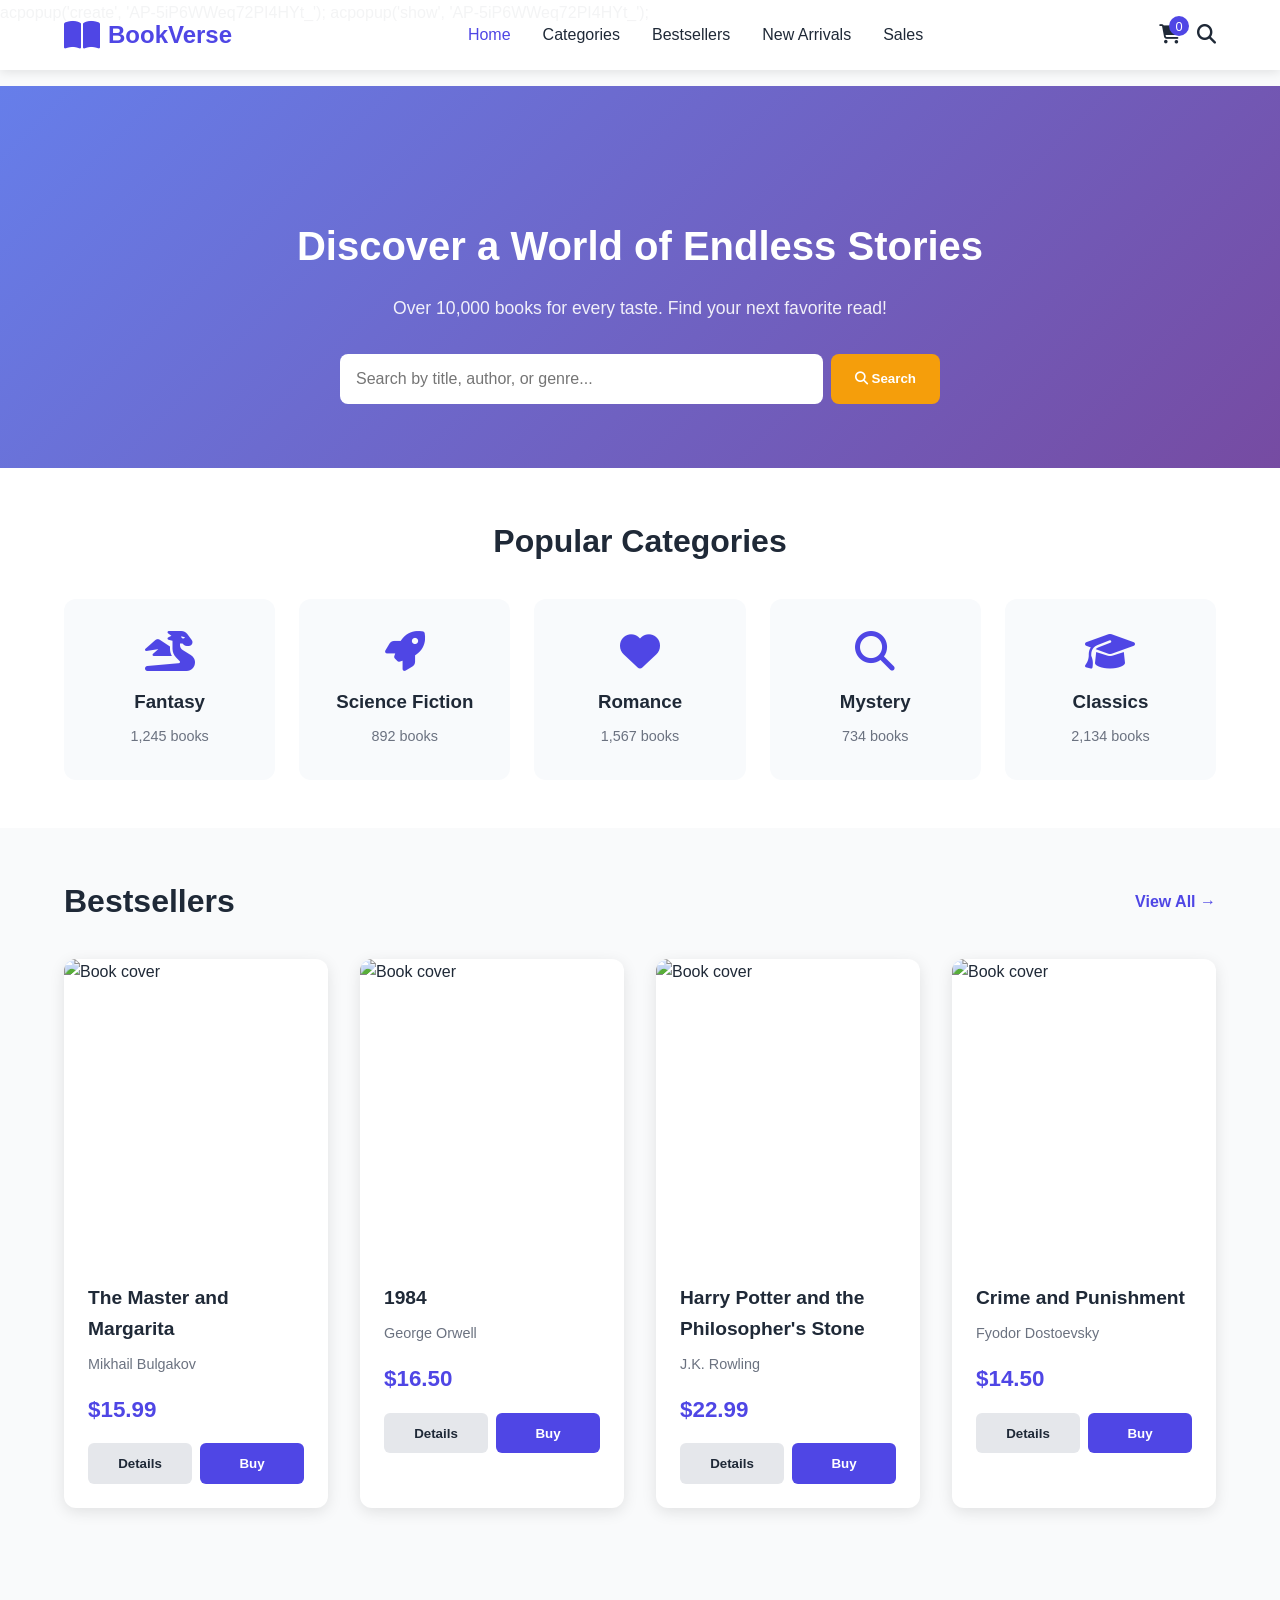
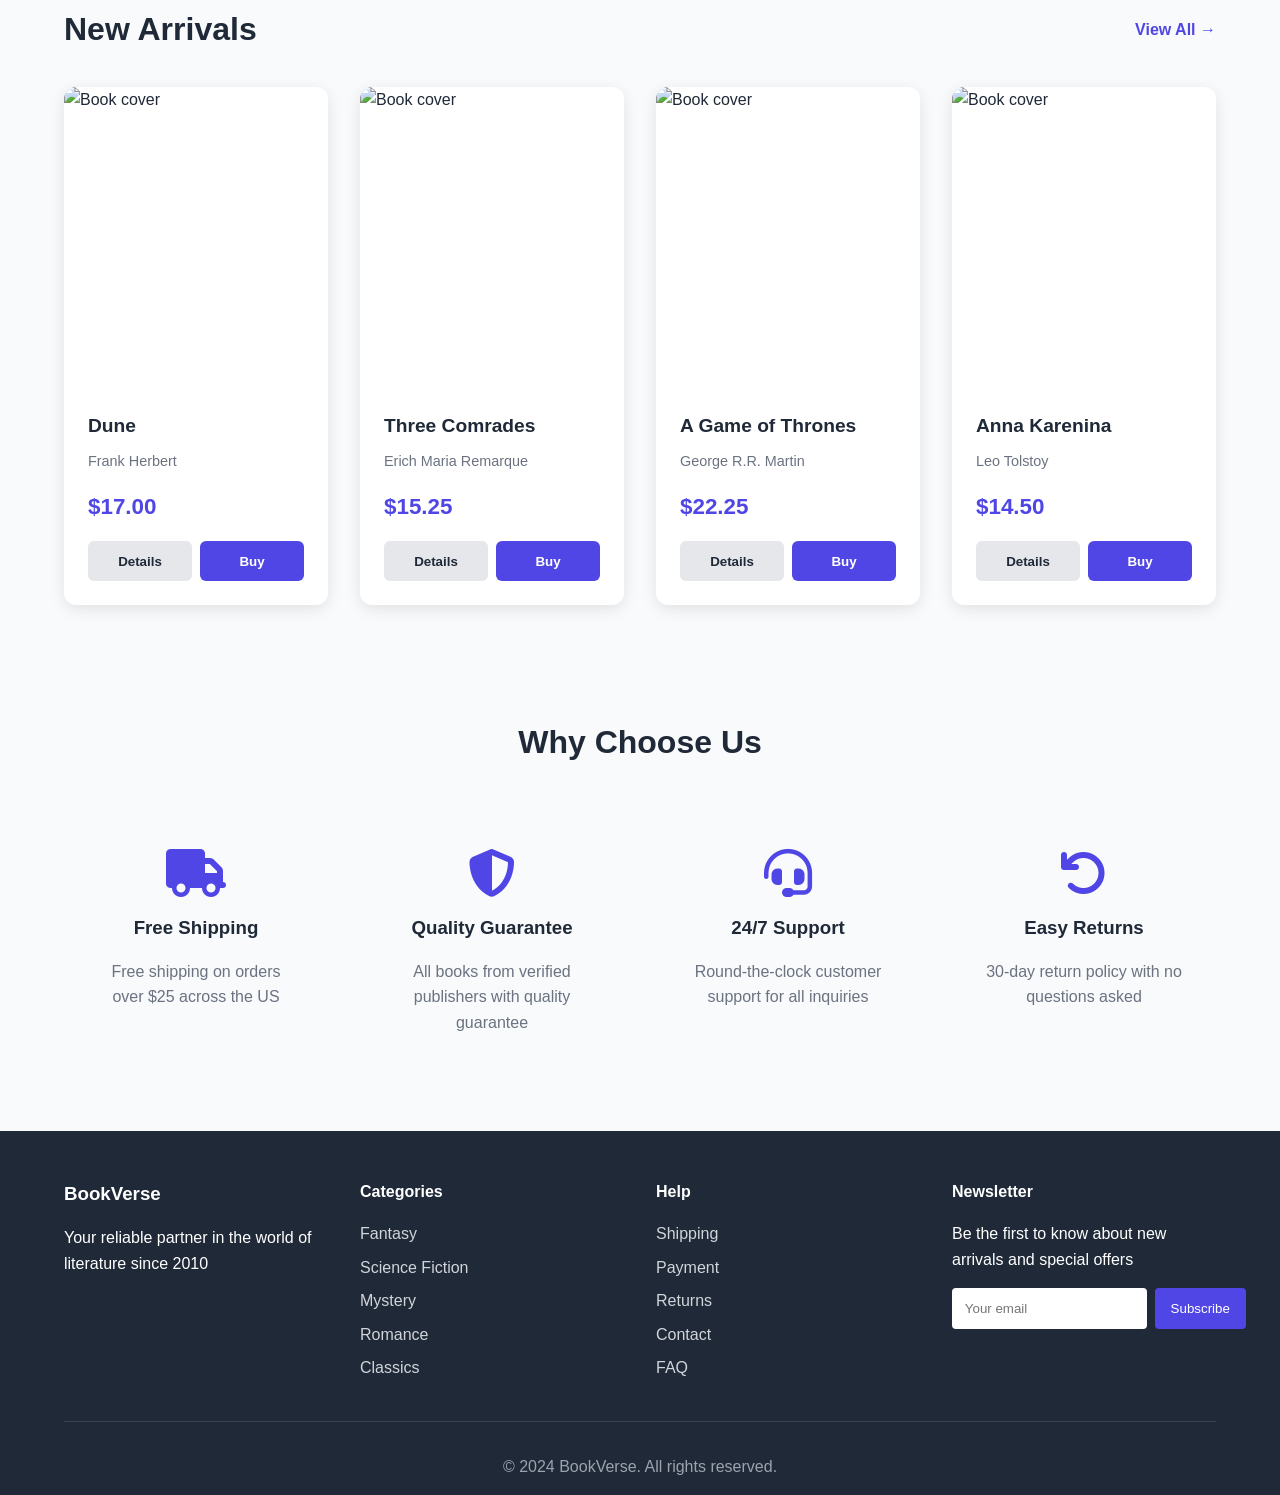
==== index.html @ 9f28f3d8 "Update index.html" ====
<!DOCTYPE html>
<html lang="en">
<head>
    <meta charset="UTF-8">
    <meta name="viewport" content="width=device-width, initial-scale=1.0">
    <title>BookVerse | Online Bookstore</title>

      
        <script>
    (function (window, document, dataLayerName, containerID) {
        window[dataLayerName] = window[dataLayerName] || [];
        window[dataLayerName].push({ 'start': new Date().getTime(), event: 'actm-js' });
        var firstScript = document.getElementsByTagName('script')[0];
        var script = document.createElement('script');
        var dl = dataLayerName !== 'acDataLayer' ? '&l=' + dataLayerName : '';
        script.async = true;
        script.src = 'https://pxl-ccrb9qhb8kzxzmmy.dev.altcraft.com/actm/js/actm.js?id=' + containerID + dl;
        script.type = 'module';
        if (firstScript && firstScript.parentNode) {
            firstScript.parentNode.insertBefore(script, firstScript);
        }
    }(window, document, 'acDataLayer', 'ATM-4ceAGbhFfaZvGHrV7'));
</script>
            
      acpopup('create', 'AP-5iP6WWeq72PI4HYt_');
      acpopup('show', 'AP-5iP6WWeq72PI4HYt_');
    
        </script>
    
  
    <script src="https://pxl-ccrb9qhb8kzxzmmy.dev.altcraft.com/ak_container.js?id=OHw3" ></script>
    <link rel="stylesheet" href="https://cdnjs.cloudflare.com/ajax/libs/font-awesome/6.4.0/css/all.min.css">
    
    <!-- START OF ALTCRAFT PIXEL CODE !-->
    <script type="text/javascript">
    !function(){var e={url:"https://pxl-ccrb9qhb8kzxzmmy.dev.altcraft.com/pixel?k=34FyFph%2BVuzFYrhPh7C10PZrMeO6IYSFm%2Fqui6fGQJa6XD9SM9jghQ%3D%3D&s=MKQHRxXwHYI%3D",goals:"",value:parseFloat("0"),timeout:parseInt("0"),after_scroll:JSON.parse("false"),auto_load:JSON.parse("true")},o=function(o,t,n,a){var d=[].concat(o).map(function(e){return encodeURIComponent(e)}).join(","),c=encodeURIComponent(String(t||0)),i=encodeURIComponent(n.matching_mode||""),r=encodeURIComponent(n.db_id||0),u=encodeURIComponent(JSON.stringify(n.match||{})),l=encodeURIComponent(JSON.stringify(n.update||{}));setTimeout(function(){(new Image).src=[e.url,"goals="+d,"value="+c,"db_id="+r,"mmode="+i,"match="+u,"update="+l].join("&")},a)},t=!1,n=function(){t||(t=!0,e.after_scroll?document.addEventListener("scroll",function(){(window.pageYOffset||document.documentElement.scrollTop>0)&&o(e.goals,e.value,{},e.timeout)},{once: true}):e.auto_load&&o(e.goals,e.value,{},e.timeout))};"complete"===document.readyState||"interactive"===document.readyState?n():window.addEventListener("load",n);window.ak_pixel_push=function(e,t,n,a,d,c){var i=[];Array.isArray(e)?i=e:i[0]=e,o(i,t,{match:n,update:a,matching_mode:d,db_id:c},0)}}();
    </script>
    <!-- END OF ALTCRAFT PIXEL CODE !-->
    
    <style>
        .modal {
            display: none;
            position: fixed;
            z-index: 1000;
            left: 0;
            top: 0;
            width: 100%;
            height: 100%;
            background-color: rgba(0, 0, 0, 0.8);
            animation: fadeIn 0.3s ease;
        }

        .modal-content {
            background-color: white;
            margin: 5% auto;
            padding: 20px;
            border-radius: 12px;
            width: 90%;
            max-width: 800px;
            max-height: 80vh;
            overflow-y: auto;
            position: relative;
            animation: slideIn 0.3s ease;
        }

        .close {
            color: #aaa;
            float: right;
            font-size: 28px;
            font-weight: bold;
            cursor: pointer;
            position: absolute;
            right: 20px;
            top: 15px;
        }

        .close:hover {
            color: #000;
        }

        .modal-body {
            display: grid;
            grid-template-columns: 300px 1fr;
            gap: 30px;
            margin-top: 20px;
        }

        .modal-body img {
            width: 100%;
            border-radius: 8px;
            box-shadow: 0 4px 15px rgba(0, 0, 0, 0.1);
        }

        .modal-info h2 {
            color: #1f2937;
            margin-bottom: 10px;
            font-size: 2em;
        }

        .modal-info h3 {
            color: #6b7280;
            margin-bottom: 20px;
            font-weight: 500;
        }

        .rating {
            display: flex;
            align-items: center;
            gap: 10px;
            margin-bottom: 20px;
        }

        .stars {
            color: #f59e0b;
            font-size: 1.2em;
        }

        .reviews {
            color: #6b7280;
        }

        .deion {
            line-height: 1.6;
            margin-bottom: 20px;
            color: #4b5563;
        }

        .details {
            background: #f8fafc;
            padding: 15px;
            border-radius: 8px;
            margin-bottom: 20px;
        }

        .details p {
            margin: 5px 0;
            color: #4b5563;
        }

        .price-section {
            display: flex;
            align-items: center;
            gap: 15px;
            margin-bottom: 25px;
        }

        .old-price {
            text-decoration: line-through;
            color: #9ca3af;
            font-size: 1.1em;
        }

        .modal-actions {
            display: flex;
            gap: 10px;
        }

        .btn-wishlist {
            background: #e5e7eb;
            color: #1f2937;
            border: none;
            padding: 15px 25px;
            border-radius: 8px;
            cursor: pointer;
            font-weight: 600;
            transition: background 0.3s;
        }

        .btn-wishlist:hover {
            background: #d1d5db;
        }

        @keyframes fadeIn {
            from { opacity: 0; }
            to { opacity: 1; }
        }

        @keyframes slideIn {
            from { transform: translateY(-50px); opacity: 0; }
            to { transform: translateY(0); opacity: 1; }
        }

        /* Responsive modal */
        @media (max-width: 768px) {
            .modal-body {
                grid-template-columns: 1fr;
                text-align: center;
            }
            
            .modal-content {
                margin: 10% auto;
                width: 95%;
            }
        }

        * {
            margin: 0;
            padding: 0;
            box-sizing: border-box;
        }

        body {
            font-family: 'Segoe UI', Tahoma, Geneva, Verdana, sans-serif;
            line-height: 1.6;
            color: #1f2937;
            background-color: #f9fafb;
        }

        /* Navigation */
        .navbar {
            display: flex;
            justify-content: space-between;
            align-items: center;
            padding: 1rem 5%;
            background: rgba(255, 255, 255, 0.95);
            position: fixed;
            top: 0;
            width: 100%;
            z-index: 1000;
            box-shadow: 0 2px 10px rgba(0, 0, 0, 0.1);
        }

        .nav-brand {
            display: flex;
            align-items: center;
            gap: 0.5rem;
            font-size: 1.5rem;
            font-weight: bold;
            color: #4f46e5;
        }

        .nav-brand i {
            font-size: 2rem;
        }

        .nav-links {
            display: flex;
            gap: 2rem;
        }

        .nav-links a {
            text-decoration: none;
            color: #1f2937;
            font-weight: 500;
            transition: color 0.3s;
        }

        .nav-links a:hover,
        .nav-links a.active {
            color: #4f46e5;
        }

        .nav-actions {
            display: flex;
            gap: 1rem;
            align-items: center;
        }

        .btn-cart, .btn-search {
            background: none;
            border: none;
            font-size: 1.2rem;
            cursor: pointer;
            position: relative;
            color: #1f2937;
            transition: color 0.3s;
        }

        .btn-cart:hover, .btn-search:hover {
            color: #4f46e5;
        }

        .cart-count {
            position: absolute;
            top: -8px;
            right: -8px;
            background: #4f46e5;
            color: white;
            border-radius: 50%;
            width: 20px;
            height: 20px;
            font-size: 0.8rem;
            display: flex;
            align-items: center;
            justify-content: center;
        }

        /* Hero section */
        .hero {
            background: linear-gradient(135deg, #667eea 0%, #764ba2 100%);
            color: white;
            text-align: center;
            padding: 8rem 2rem 4rem;
            margin-top: 60px;
        }

        .hero h1 {
            font-size: 2.5rem;
            margin-bottom: 1rem;
            font-weight: 700;
        }

        .hero p {
            font-size: 1.1rem;
            margin-bottom: 2rem;
            opacity: 0.9;
        }

        .search-bar {
            max-width: 600px;
            margin: 0 auto;
            display: flex;
            gap: 0.5rem;
        }

        .search-bar input {
            flex: 1;
            padding: 1rem;
            border: none;
            border-radius: 8px;
            font-size: 1rem;
        }

        .search-bar button {
            background: #f59e0b;
            color: white;
            border: none;
            padding: 1rem 1.5rem;
            border-radius: 8px;
            cursor: pointer;
            font-weight: 600;
            transition: background 0.3s;
        }

        .search-bar button:hover {
            background: #e69008;
        }

        /* Categories */
        .categories {
            padding: 3rem 5%;
            background: white;
        }

        .categories h2 {
            text-align: center;
            margin-bottom: 2rem;
            font-size: 2rem;
            color: #1f2937;
        }

        .categories-grid {
            display: grid;
            grid-template-columns: repeat(auto-fit, minmax(200px, 1fr));
            gap: 1.5rem;
        }

        .category-card {
            background: #f8fafc;
            padding: 2rem;
            border-radius: 12px;
            text-align: center;
            transition: transform 0.3s;
            cursor: pointer;
        }

        .category-card:hover {
            transform: translateY(-5px);
            background: #e0e7ff;
        }

        .category-card i {
            font-size: 2.5rem;
            color: #4f46e5;
            margin-bottom: 1rem;
        }

        .category-card h3 {
            color: #1f2937;
            margin-bottom: 0.5rem;
        }

        .category-card p {
            color: #6b7280;
            font-size: 0.9rem;
        }

        /* Books */
        .books-section {
            padding: 3rem 5%;
        }

        .section-header {
            display: flex;
            justify-content: space-between;
            align-items: center;
            margin-bottom: 2rem;
        }

        .section-header h2 {
            font-size: 2rem;
            color: #1f2937;
        }

        .view-all {
            color: #4f46e5;
            text-decoration: none;
            font-weight: 600;
        }

        .books-grid {
            display: grid;
            grid-template-columns: repeat(auto-fill, minmax(250px, 1fr));
            gap: 2rem;
        }

        .book-card {
            background: white;
            border-radius: 12px;
            overflow: hidden;
            box-shadow: 0 4px 15px rgba(0, 0, 0, 0.1);
            transition: all 0.3s ease;
        }

        .book-card:hover {
            transform: translateY(-8px);
            box-shadow: 0 8px 25px rgba(0, 0, 0, 0.15);
        }

        .book-image {
            height: 300px;
            overflow: hidden;
        }

        .book-image img {
            width: 100%;
            height: 100%;
            object-fit: cover;
        }

        .book-info {
            padding: 1.5rem;
        }

        .book-info h3 {
            font-size: 1.2rem;
            margin-bottom: 0.5rem;
            color: #1f2937;
        }

        .book-author {
            color: #6b7280;
            margin-bottom: 1rem;
            font-size: 0.9rem;
        }

        .price {
            font-size: 1.4rem;
            font-weight: bold;
            color: #4f46e5;
            margin-bottom: 1rem;
        }

        .book-actions {
            display: flex;
            gap: 0.5rem;
        }

        .btn-details, .btn-buy {
            flex: 1;
            padding: 0.8rem;
            border: none;
            border-radius: 6px;
            cursor: pointer;
            font-weight: 600;
            transition: all 0.3s;
        }

        .btn-details {
            background: #e5e7eb;
            color: #1f2937;
        }

        .btn-details:hover {
            background: #d1d5db;
        }

        .btn-buy {
            background: #4f46e5;
            color: white;
        }

        .btn-buy:hover {
            background: #4338ca;
        }

        /* Features */
        .features {
            padding: 4rem 5%;
            background: #f8fafc;
            text-align: center;
        }

        .features h2 {
            margin-bottom: 3rem;
            font-size: 2rem;
            color: #1f2937;
        }

        .features-grid {
            display: grid;
            grid-template-columns: repeat(auto-fit, minmax(250px, 1fr));
            gap: 2rem;
        }

        .feature {
            padding: 2rem;
        }

        .feature i {
            font-size: 3rem;
            color: #4f46e5;
            margin-bottom: 1rem;
        }

        .feature h3 {
            margin-bottom: 1rem;
            color: #1f2937;
        }

        .feature p {
            color: #6b7280;
        }

        /* Footer */
        footer {
            background: #1f2937;
            color: white;
            padding: 3rem 5% 1rem;
        }

        .footer-content {
            display: grid;
            grid-template-columns: repeat(auto-fit, minmax(250px, 1fr));
            gap: 2rem;
            margin-bottom: 2rem;
        }

        .footer-section h3,
        .footer-section h4 {
            margin-bottom: 1rem;
            color: white;
        }

        .footer-section a {
            display: block;
            color: #d1d5db;
            text-decoration: none;
            margin-bottom: 0.5rem;
            transition: color 0.3s;
        }

        .footer-section a:hover {
            color: white;
        }

        .subscribe-form {
            display: flex;
            gap: 0.5rem;
            margin-top: 1rem;
        }

        .subscribe-form input {
            flex: 1;
            padding: 0.8rem;
            border: none;
            border-radius: 4px;
        }

        .subscribe-form button {
            background: #4f46e5;
            color: white;
            border: none;
            padding: 0.8rem 1rem;
            border-radius: 4px;
            cursor: pointer;
        }

        .footer-bottom {
            text-align: center;
            padding-top: 2rem;
            border-top: 1px solid #374151;
            color: #9ca3af;
        }

        /* Responsive design */
        @media (max-width: 768px) {
            .navbar {
                padding: 1rem;
            }
            
            .nav-links {
                display: none;
            }
            
            .hero h1 {
                font-size: 2rem;
            }
            
            .search-bar {
                flex-direction: column;
            }
            
            .books-grid {
                grid-template-columns: 1fr;
            }
            
            .categories-grid {
                grid-template-columns: repeat(2, 1fr);
            }
        }
    </style>
</head>
<body>
    <!-- Navigation -->
    <nav class="navbar">
        <div class="nav-brand">
            <i class="fas fa-book-open"></i>
            <span>BookVerse</span>
        </div>
        <div class="nav-links">
            <a href="#" class="active">Home</a>
            <a href="#">Categories</a>
            <a href="#">Bestsellers</a>
            <a href="#">New Arrivals</a>
            <a href="#">Sales</a>
        </div>
        <div class="nav-actions">
            <button class="btn-cart">
                <i class="fas fa-shopping-cart"></i>
                <span class="cart-count">0</span>
            </button>
            <button class="btn-search">
                <i class="fas fa-search"></i>
            </button>
        </div>
    </nav>

    <!-- Hero section -->
    <header class="hero">
        <h1>Discover a World of Endless Stories</h1>
        <p>Over 10,000 books for every taste. Find your next favorite read!</p>
        <div class="search-bar">
            <input type="text" placeholder="Search by title, author, or genre...">
            <button><i class="fas fa-search"></i> Search</button>
        </div>
    </header>

    <!-- Categories -->
    <section class="categories">
        <h2>Popular Categories</h2>
        <div class="categories-grid">
            <div class="category-card" onclick="window.location.href='fantasy.html';">
                <i class="fas fa-dragon"></i>
                <h3>Fantasy</h3>
                <p>1,245 books</p>
            </div>
            <div class="category-card">
                <i class="fas fa-rocket"></i>
                <h3>Science Fiction</h3>
                <p>892 books</p>
            </div>
            <div class="category-card">
                <i class="fas fa-heart"></i>
                <h3>Romance</h3>
                <p>1,567 books</p>
            </div>
            <div class="category-card">
                <i class="fas fa-search"></i>
                <h3>Mystery</h3>
                <p>734 books</p>
            </div>
            <div class="category-card">
                <i class="fas fa-graduation-cap"></i>
                <h3>Classics</h3>
                <p>2,134 books</p>
            </div>
        </div>
    </section>

    <!-- Bestsellers -->
    <section class="books-section">
        <div class="section-header">
            <h2>Bestsellers</h2>
            <a href="#" class="view-all">View All →</a>
        </div>
        <div class="books-grid">
            <div class="book-card">
                <div class="book-image">
                    <img src="https://picsum.photos/300/400?random=1" alt="Book cover">
                </div>
                <div class="book-info">
                    <h3>The Master and Margarita</h3>
                    <p class="book-author">Mikhail Bulgakov</p>
                    <p class="price">$15.99</p>
                    <div class="book-actions">
                        <button class="btn-details">Details</button>
                        <button class="btn-buy">Buy</button>                       
                    </div>
                </div>
            </div>
            
            <div class="book-card">
                <div class="book-image">
                    <img src="https://picsum.photos/300/400?random=2" alt="Book cover">
                </div> 
                <div class="book-info">
                    <h3>1984</h3>
                    <p class="book-author">George Orwell</p>
                    <p class="price">$16.50</p>
                    <div class="book-actions">
                        <button class="btn-details">Details</button>
                        <button class="btn-buy">Buy</button>
                    </div>
                </div>
            </div>
            <div class="book-card">
                <div class="book-image">
                    <img src="https://picsum.photos/300/400?random=3" alt="Book cover">
                </div>
                <div class="book-info">
                    <h3>Harry Potter and the Philosopher's Stone</h3>
                    <p class="book-author">J.K. Rowling</p>
                    <p class="price">$22.99</p>
                    <div class="book-actions">
                        <button class="btn-details">Details</button>
                        <button class="btn-buy">Buy</button>
                    </div>
                </div>
            </div>
            <div class="book-card">
                <div class="book-image">
                    <img src="https://picsum.photos/300/400?random=4" alt="Book cover">
                </div>
                <div class="book-info">
                    <h3>Crime and Punishment</h3>
                    <p class="book-author">Fyodor Dostoevsky</p>
                    <p class="price">$14.50</p>
                    <div class="book-actions">
                        <button class="btn-details">Details</button>
                        <button class="btn-buy">Buy</button>
                    </div>
                </div>
            </div>
        </div>
    </section>

    <!-- Modal -->
    <div id="bookModal" class="modal">
        <div class="modal-content">
            <span class="close">&times;</span>
            <div class="modal-body">
                <img src="https://picsum.photos/300/400?random=1" alt="Book cover">
                <div class="modal-info">
                    <h2>The Master and Margarita</h2>
                    <h3>Mikhail Bulgakov</h3>
                    
                    <div class="rating">
                        <div class="stars">★★★★☆</div>
                        <span class="reviews">(4.8 · 142 reviews)</span>
                    </div>
                    
                    <p class="deion">A masterful novel about good and evil, love and betrayal, set in 1930s Moscow. Satan himself visits the capital to host the Spring Ball of the Full Moon.</p>
                    
                    <div class="details">
                        <p><strong>Year:</strong> 1967</p>
                        <p><strong>Pages:</strong> 480</p>
                        <p><strong>Genre:</strong> Classics, Mystical</p>
                    </div>
                    
                    <div class="price-section">
                        <p class="price">$15.99</p>
                        <p class="old-price">$19.99</p>
                    </div>
                    
                    <div class="modal-actions">
                        <button class="btn-buy">Add to Cart</button>
                        <button class="btn-wishlist">♥ Add to Wishlist</button>
                    </div>
                </div>
            </div>
        </div>
    </div>

    <!-- New Arrivals -->
    <section class="books-section">
        <div class="section-header">
            <h2>New Arrivals</h2>
            <a href="#" class="view-all">View All →</a>
        </div>
        <div class="books-grid">
            <div class="book-card">
                <div class="book-image">
                    <img src="https://picsum.photos/300/400?random=5" alt="Book cover">
                </div>
                <div class="book-info">
                    <h3>Dune</h3>
                    <p class="book-author">Frank Herbert</p>
                    <p class="price">$17.00</p>
                    <div class="book-actions">
                        <button class="btn-details">Details</button>
                        <button class="btn-buy">Buy</button>
                    </div>
                </div>
            </div>
            <div class="book-card">
                <div class="book-image">
                    <img src="https://picsum.photos/300/400?random=6" alt="Book cover">
                </div>
                <div class="book-info">
                    <h3>Three Comrades</h3>
                    <p class="book-author">Erich Maria Remarque</p>
                    <p class="price">$15.25</p>
                    <div class="book-actions">
                        <button class="btn-details">Details</button>
                        <button class="btn-buy">Buy</button>
                    </div>
                </div>
            </div>
            <div class="book-card">
                <div class="book-image">
                    <img src="https://picsum.photos/300/400?random=7" alt="Book cover">
                </div>
                <div class="book-info">
                    <h3>A Game of Thrones</h3>
                    <p class="book-author">George R.R. Martin</p>
                    <p class="price">$22.25</p>
                    <div class="book-actions">
                        <button class="btn-details">Details</button>
                        <button class="btn-buy">Buy</button>
                    </div>
                </div>
            </div>
            <div class="book-card">
                <div class="book-image">
                    <img src="https://picsum.photos/300/400?random=8" alt="Book cover">
                </div>
                <div class="book-info">
                    <h3>Anna Karenina</h3>
                    <p class="book-author">Leo Tolstoy</p>
                    <p class="price">$14.50</p>
                    <div class="book-actions">
                        <button class="btn-details">Details</button>
                        <button class="btn-buy">Buy</button>
                    </div>
                </div>
            </div>
        </div>
    </section>

    <!-- Features -->
    <section class="features">
        <h2>Why Choose Us</h2>
        <div class="features-grid">
            <div class="feature">
                <i class="fas fa-truck"></i>
                <h3>Free Shipping</h3>
                <p>Free shipping on orders over $25 across the US</p>
            </div>
            <div class="feature">
                <i class="fas fa-shield-alt"></i>
                <h3>Quality Guarantee</h3>
                <p>All books from verified publishers with quality guarantee</p>
            </div>
            <div class="feature">
                <i class="fas fa-headset"></i>
                <h3>24/7 Support</h3>
                <p>Round-the-clock customer support for all inquiries</p>
            </div>
            <div class="feature">
                <i class="fas fa-undo"></i>
                <h3>Easy Returns</h3>
                <p>30-day return policy with no questions asked</p>
            </div>
        </div>
    </section>

    <!-- Footer -->
    <footer>
        <div class="footer-content">
            <div class="footer-section">
                <h3>BookVerse</h3>
                <p>Your reliable partner in the world of literature since 2010</p>
            </div>
            <div class="footer-section">
                <h4>Categories</h4>
                <a href="#">Fantasy</a>
                <a href="#">Science Fiction</a>
                <a href="#">Mystery</a>
                <a href="#">Romance</a>
                <a href="#">Classics</a>
            </div>
            <div class="footer-section">
                <h4>Help</h4>
                <a href="#">Shipping</a>
                <a href="#">Payment</a>
                <a href="#">Returns</a>
                <a href="#">Contact</a>
                <a href="#">FAQ</a>
            </div>
            <div class="footer-section">
                <h4>Newsletter</h4>
                <p>Be the first to know about new arrivals and special offers</p>
                <div class="subscribe-form">
                    <input type="email" placeholder="Your email">
                    <button>Subscribe</button>
                </div>
            </div>
        </div>
        <div class="footer-bottom">
            <p>&copy; 2024 BookVerse. All rights reserved.</p>
        </div>
    </footer>

    <script>
        // Функция для отправки событий в пиксель
        function trackEvent(tag, value = 0) {
            if (typeof ak_pixel_push !== 'undefined') {
                ak_pixel_push(tag, value);
                console.log('Tracked:', tag, 'Value:', value);
            }
        }

        document.addEventListener('DOMContentLoaded', function() {
            // 1. ОТСЛЕЖИВАНИЕ ПРОСМОТРОВ СТРАНИЦ ===========================
            trackEvent('page_loaded');
            
            // 2. КАТЕГОРИИ ================================================
            const categoryCards = document.querySelectorAll('.category-card');
            categoryCards.forEach(card => {
                card.addEventListener('click', function() {
                    const categoryName = this.querySelector('h3').textContent;
                    trackEvent(`category_click_${categoryName.toLowerCase().replace(' ', '_')}`);
                });
                
                card.addEventListener('mouseenter', function() {
                    const categoryName = this.querySelector('h3').textContent;
                    trackEvent(`category_hover_${categoryName.toLowerCase().replace(' ', '_')}`);
                });
            });

            // 3. ПОИСК ====================================================
            const searchButton = document.querySelector('.search-bar button');
            const searchInput = document.querySelector('.search-bar input');
            
            searchInput.addEventListener('focus', function() {
                trackEvent('search_field_focused');
            });
            
            searchButton.addEventListener('click', function() {
                const searchTerm = searchInput.value.trim();
                if (searchTerm) {
                    trackEvent('search_performed');
                    trackEvent(`search_query_${searchTerm.toLowerCase().replace(/ /g, '_')}`);
                }
            });

            // 4. КНИГИ - ДЕТАЛИ И ПОКУПКИ ================================
            const detailsButtons = document.querySelectorAll('.btn-details');
            detailsButtons.forEach((button, index) => {
                button.addEventListener('click', function() {
                    const bookCard = this.closest('.book-card');
                    const bookTitle = bookCard.querySelector('h3').textContent;
                    const priceText = bookCard.querySelector('.price').textContent;
                    const price = parseFloat(priceText.replace('$', ''));
                    
                    trackEvent('book_details_opened', price);
                    trackEvent(`book_details_${bookTitle.toLowerCase().replace(/ /g, '_')}`, price);
                    
                    // Для первой книги открываем модальное окно
                    if (index === 0) {
                        openBookModal();
                    }
                });
            });

            // 5. ДОБАВЛЕНИЕ В КОРЗИНУ ===================================
            const buyButtons = document.querySelectorAll('.btn-buy');
            const cartCount = document.querySelector('.cart-count');
            let count = 0;

            buyButtons.forEach(button => {
                button.addEventListener('click', function() {
                    const bookCard = this.closest('.book-card');
                    const bookTitle = bookCard.querySelector('h3').textContent;
                    const priceText = bookCard.querySelector('.price').textContent;
                    const price = parseFloat(priceText.replace('$', ''));
                    
                    count++;
                    cartCount.textContent = count;
                    
                    trackEvent('add_to_cart', price);
                    trackEvent(`add_to_cart_${bookTitle.toLowerCase().replace(/ /g, '_')}`, price);
                    trackEvent('cart_total_items', count);
                });
            });

            // 6. МОДАЛЬНОЕ ОКНО ==========================================
            let modalViewTime;
            
            function openBookModal() {
                const modal = document.getElementById('bookModal');
                modal.style.display = 'block';
                document.body.style.overflow = 'hidden';
                
                // Отслеживаем открытие модального окна
                trackEvent('modal_opened', 15.99);
                
                // Отслеживаем длительный просмотр (5 секунд)
                modalViewTime = setTimeout(() => {
                    trackEvent('modal_extended_view', 15.99);
                }, 5000);
            }

            function closeBookModal() {
                const modal = document.getElementById('bookModal');
                modal.style.display = 'none';
                document.body.style.overflow = 'auto';
                
                if (modalViewTime) {
                    clearTimeout(modalViewTime);
                }
            }

            // Кнопки модального окна
            const modalBuyBtn = document.querySelector('.modal-actions .btn-buy');
            const wishlistBtn = document.querySelector('.modal-actions .btn-wishlist');
            
            if (modalBuyBtn) {
                modalBuyBtn.addEventListener('click', function() {
                    trackEvent('modal_add_to_cart', 15.99);
                    alert('"The Master and Margarita" added to cart!');
                    closeBookModal();
                });
            }
            
            if (wishlistBtn) {
                wishlistBtn.addEventListener('click', function() {
                    const isAdding = !this.classList.contains('active');
                    
                    if (isAdding) {
                        trackEvent('add_to_wishlist', 15.99);
                        this.innerHTML = '♥ In Wishlist';
                        this.style.background = '#4f46e5';
                        this.style.color = 'white';
                    } else {
                        trackEvent('remove_from_wishlist');
                        this.innerHTML = '♥ Add to Wishlist';
                        this.style.background = '#e5e7eb';
                        this.style.color = '#1f2937';
                    }
                    this.classList.toggle('active');
                });
            }

            // Закрытие модального окна
            const closeBtn = document.querySelector('.close');
            if (closeBtn) {
                closeBtn.addEventListener('click', closeBookModal);
            }
            
            const modal = document.getElementById('bookModal');
            if (modal) {
                modal.addEventListener('click', function(e) {
                    if (e.target === modal) {
                        trackEvent('modal_closed');
                        closeBookModal();
                    }
                });
            }

            // 7. СКРОЛЛ ==================================================
            window.addEventListener('scroll', function() {
                const scrollPosition = window.scrollY;
                const documentHeight = document.documentElement.scrollHeight;
                const windowHeight = window.innerHeight;
                
                // 50% прокрутки
                if (scrollPosition > (documentHeight - windowHeight) * 0.5) {
                    if (!window.scroll50Tracked) {
                        trackEvent('scroll_50_percent');
                        window.scroll50Tracked = true;
                    }
                }
                
                // 90% прокрутки
                if (scrollPosition > (documentHeight - windowHeight) * 0.9) {
                    if (!window.scroll90Tracked) {
                        trackEvent('scroll_90_percent');
                        window.scroll90Tracked = true;
                    }
                }
            });

            // 8. ВРЕМЯ НА САЙТЕ =========================================
            setTimeout(() => {
                trackEvent('time_on_site_30s');
            }, 30000);

            setTimeout(() => {
                trackEvent('time_on_site_2min');
            }, 120000);

            // 9. ФУТЕР И ПОДПИСКА =======================================
            const subscribeBtn = document.querySelector('.subscribe-form button');
            if (subscribeBtn) {
                subscribeBtn.addEventListener('click', function() {
                    const emailInput = this.previousElementSibling;
                    if (emailInput.value) {
                        trackEvent('newsletter_subscribed');
                    }
                });
            }

            // 10. КЛИКИ ПО ССЫЛКАМ ======================================
            const viewAllLinks = document.querySelectorAll('.view-all');
            viewAllLinks.forEach(link => {
                link.addEventListener('click', function(e) {
                    e.preventDefault();
                    const section = this.closest('section');
                    const sectionTitle = section.querySelector('h2').textContent;
                    trackEvent(`view_all_${sectionTitle.toLowerCase().replace(' ', '_')}`);
                });
            });
        });

        // Закрытие по Escape
        document.addEventListener('keydown', function(e) {
            if (e.key === 'Escape') {
                const modal = document.getElementById('bookModal');
                if (modal && modal.style.display === 'block') {
                    trackEvent('modal_closed_escape');
                    closeBookModal();
                }
            }
        });
        
        document.querySelectorAll('.btn-details').forEach(btn => {
            btn.addEventListener('click', function() {
                const bookCard = this.closest('.book-card');
                const bookTitle = bookCard.querySelector('h3').textContent;
                window.currentBookTitle = bookTitle; // Здесь передаётся!
                console.log('Переменная установлена:', window.currentBookTitle);
            });
        });

    </script>
</body>
</html>
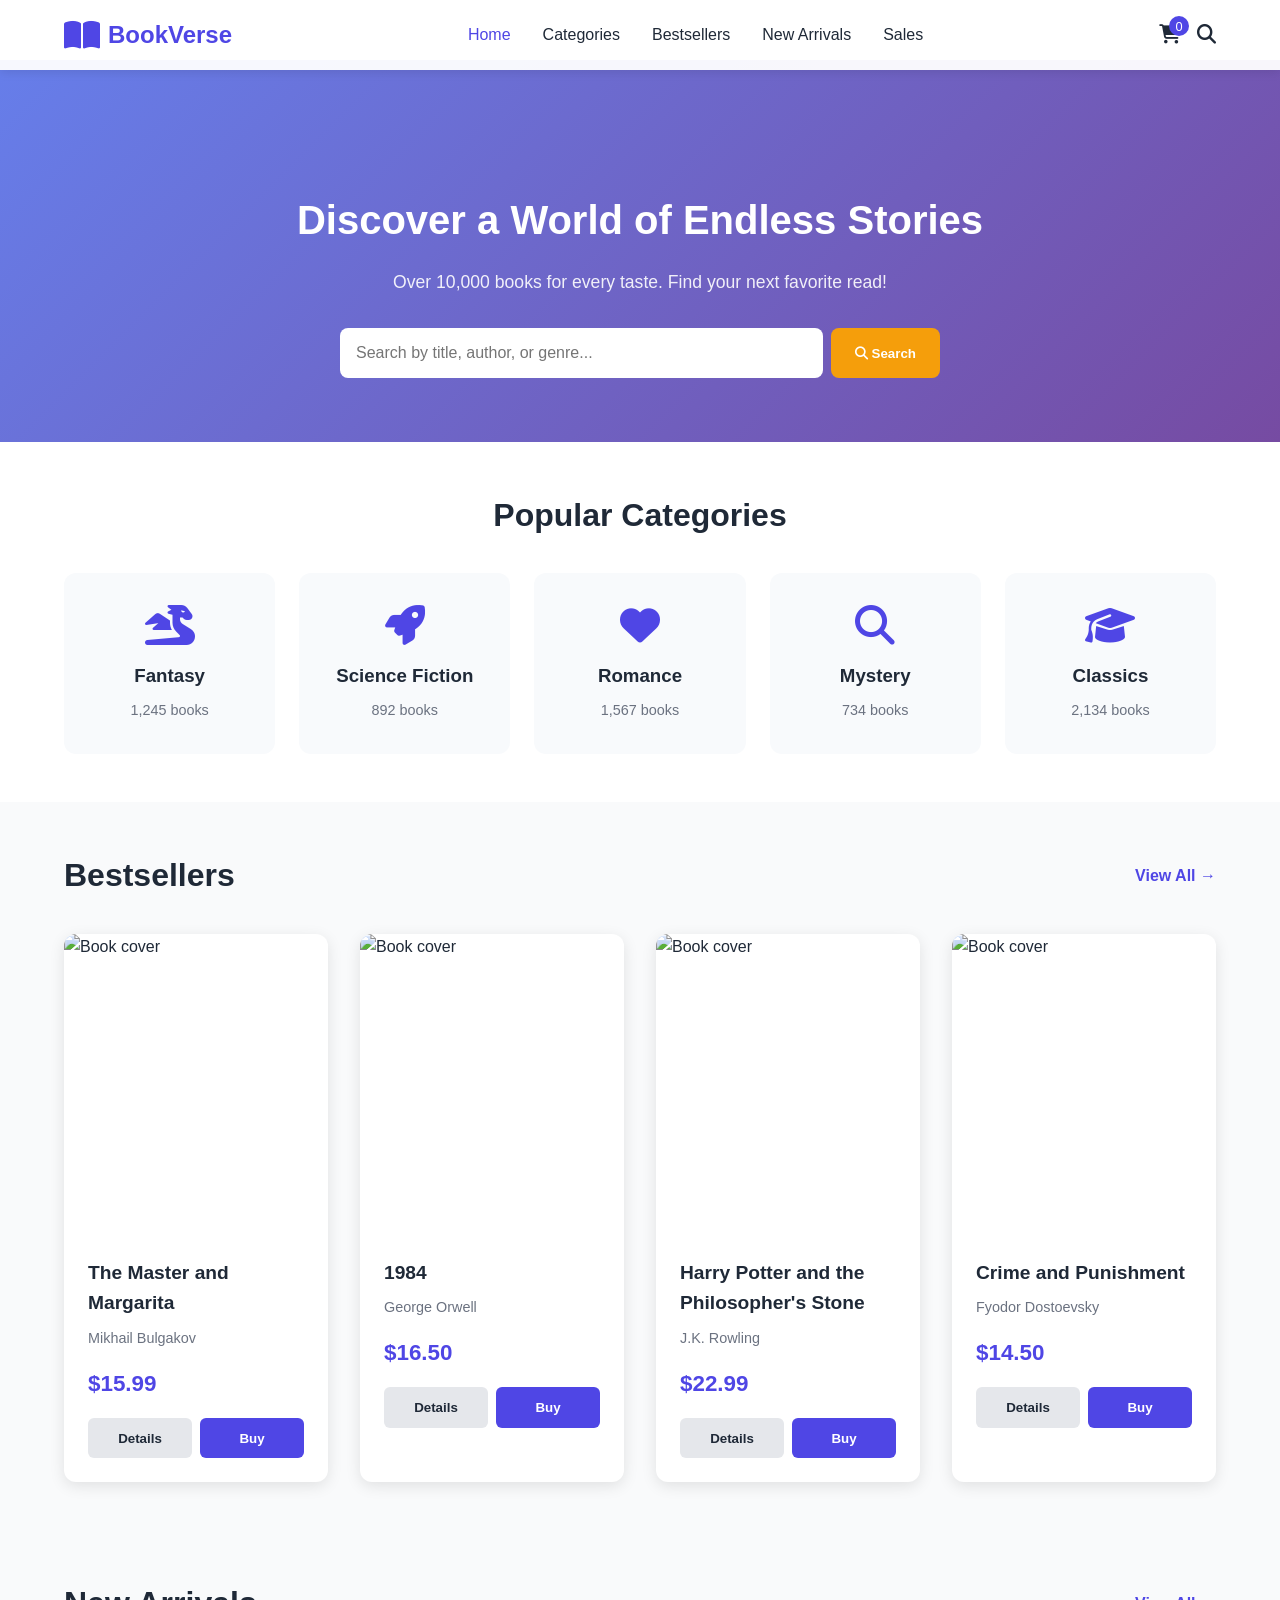
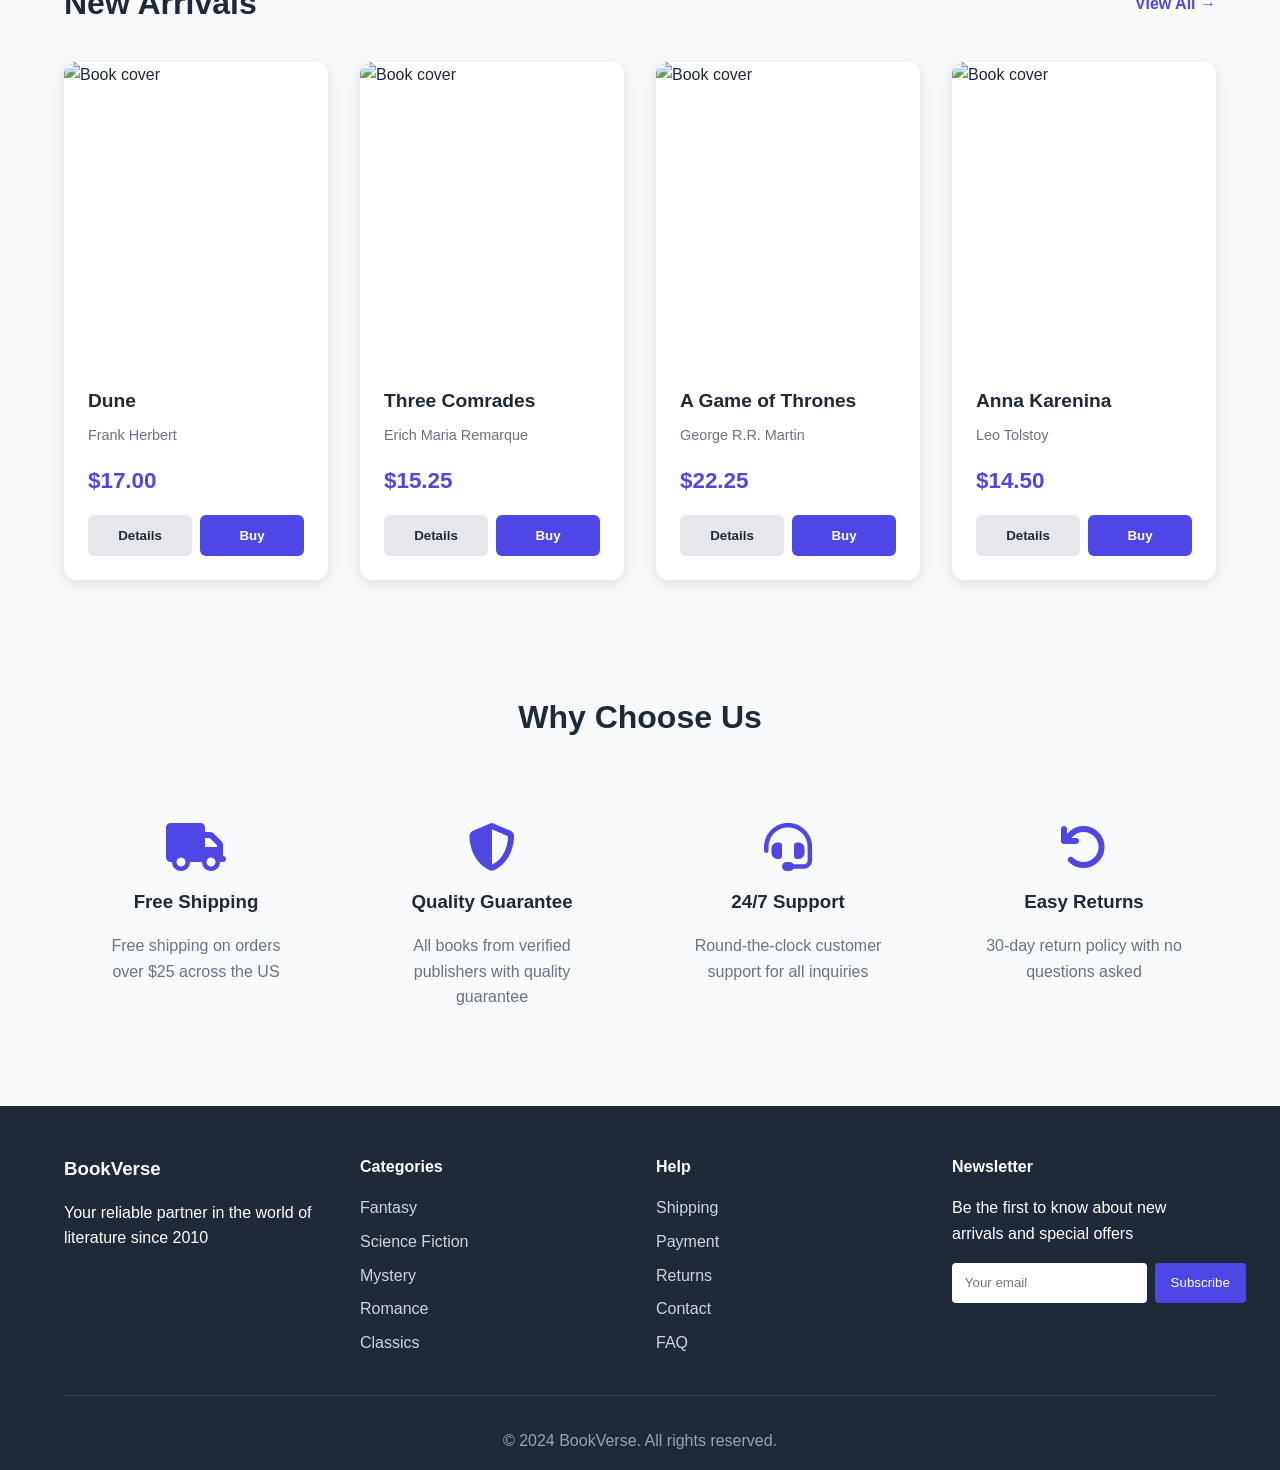
==== commit 2750b411: "Update index.html" ====
--- a/index.html
+++ b/index.html
@@ -6,7 +6,7 @@
     <title>BookVerse | Online Bookstore</title>
 
       
-        <script>
+<!-- <script>
     (function (window, document, dataLayerName, containerID) {
         window[dataLayerName] = window[dataLayerName] || [];
         window[dataLayerName].push({ 'start': new Date().getTime(), event: 'actm-js' });
@@ -20,13 +20,13 @@
             firstScript.parentNode.insertBefore(script, firstScript);
         }
     }(window, document, 'acDataLayer', 'ATM-4ceAGbhFfaZvGHrV7'));
-</script>
-            
+</script> -->
+            <!-- 
       acpopup('create', 'AP-5iP6WWeq72PI4HYt_');
-      acpopup('show', 'AP-5iP6WWeq72PI4HYt_');
+      acpopup('show', 'AP-5iP6WWeq72PI4HYt_'); -->
     
         </script>
-    
+    <script src="https://pxl-ccrb9qhb8kzxzmmy.dev.altcraft.com/ak_container.js?id=OHw3" ></script>
   
     <script src="https://pxl-ccrb9qhb8kzxzmmy.dev.altcraft.com/ak_container.js?id=OHw3" ></script>
     <link rel="stylesheet" href="https://cdnjs.cloudflare.com/ajax/libs/font-awesome/6.4.0/css/all.min.css">
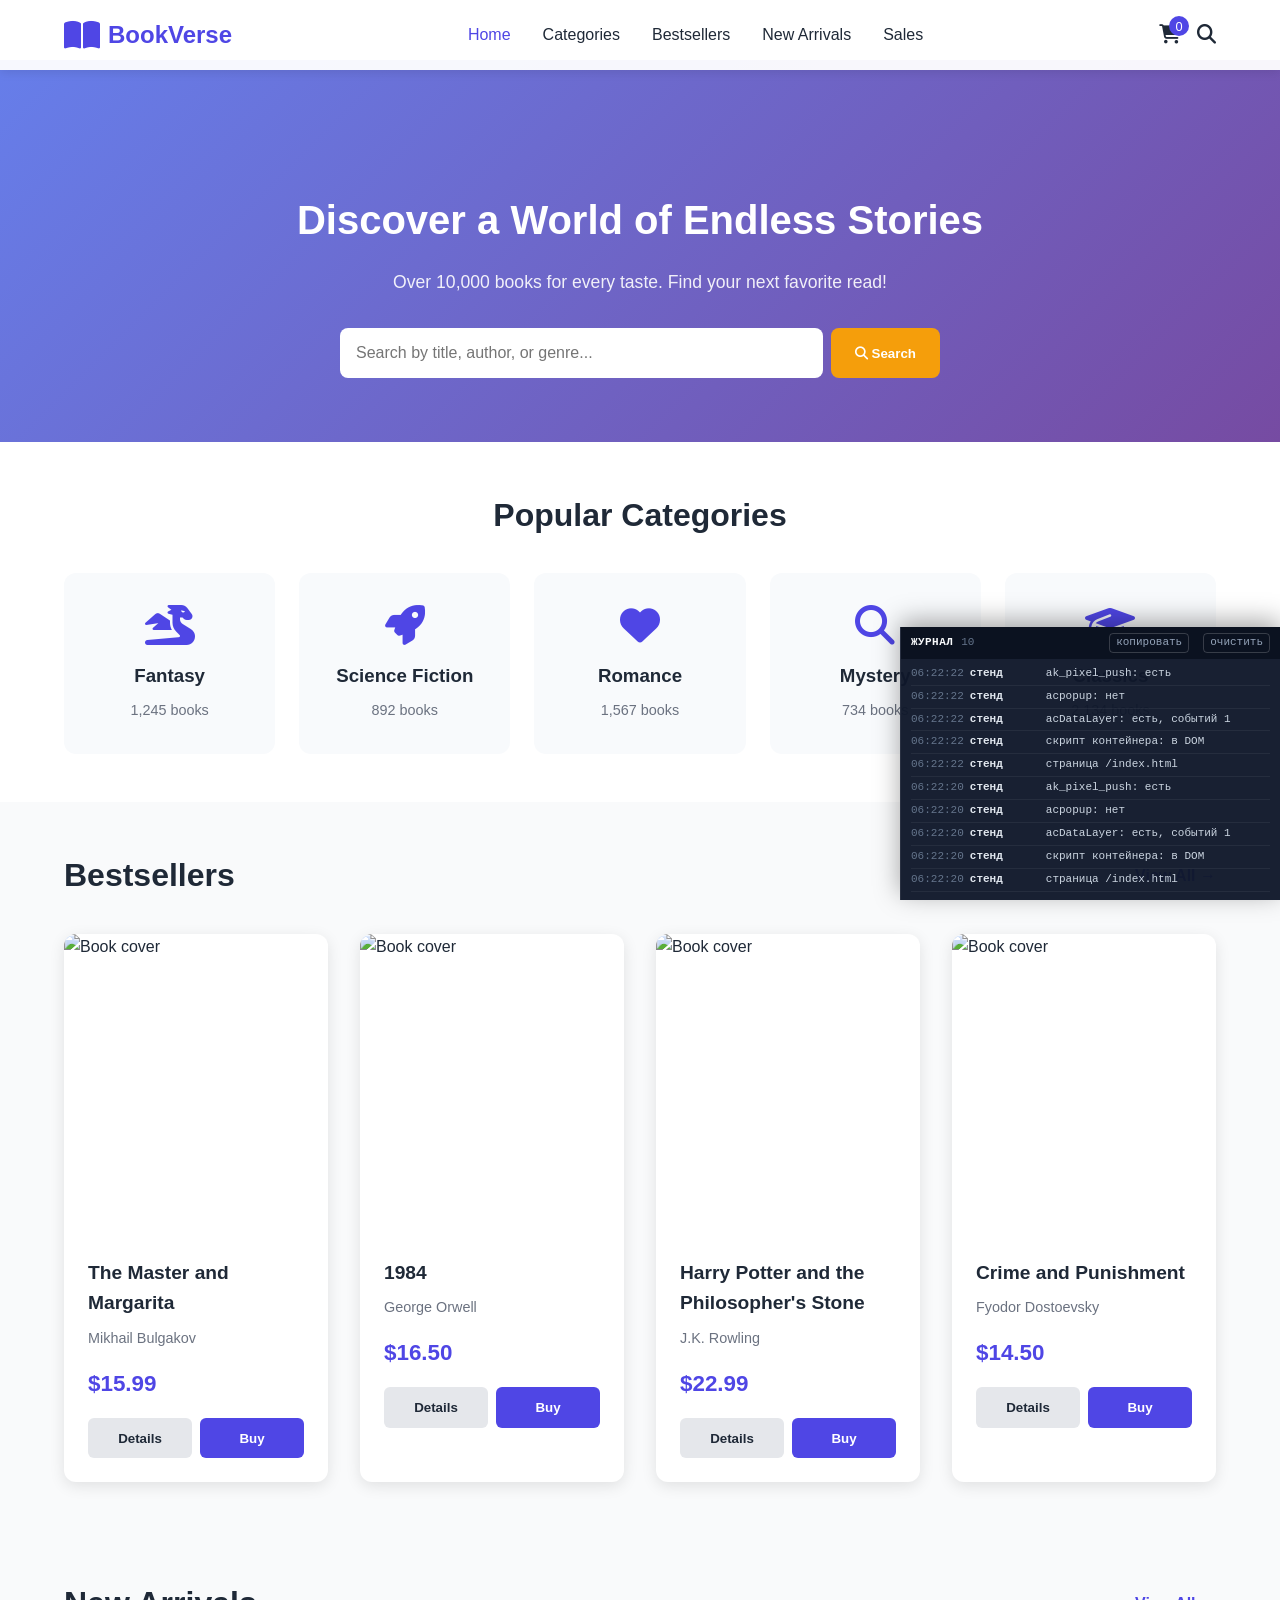
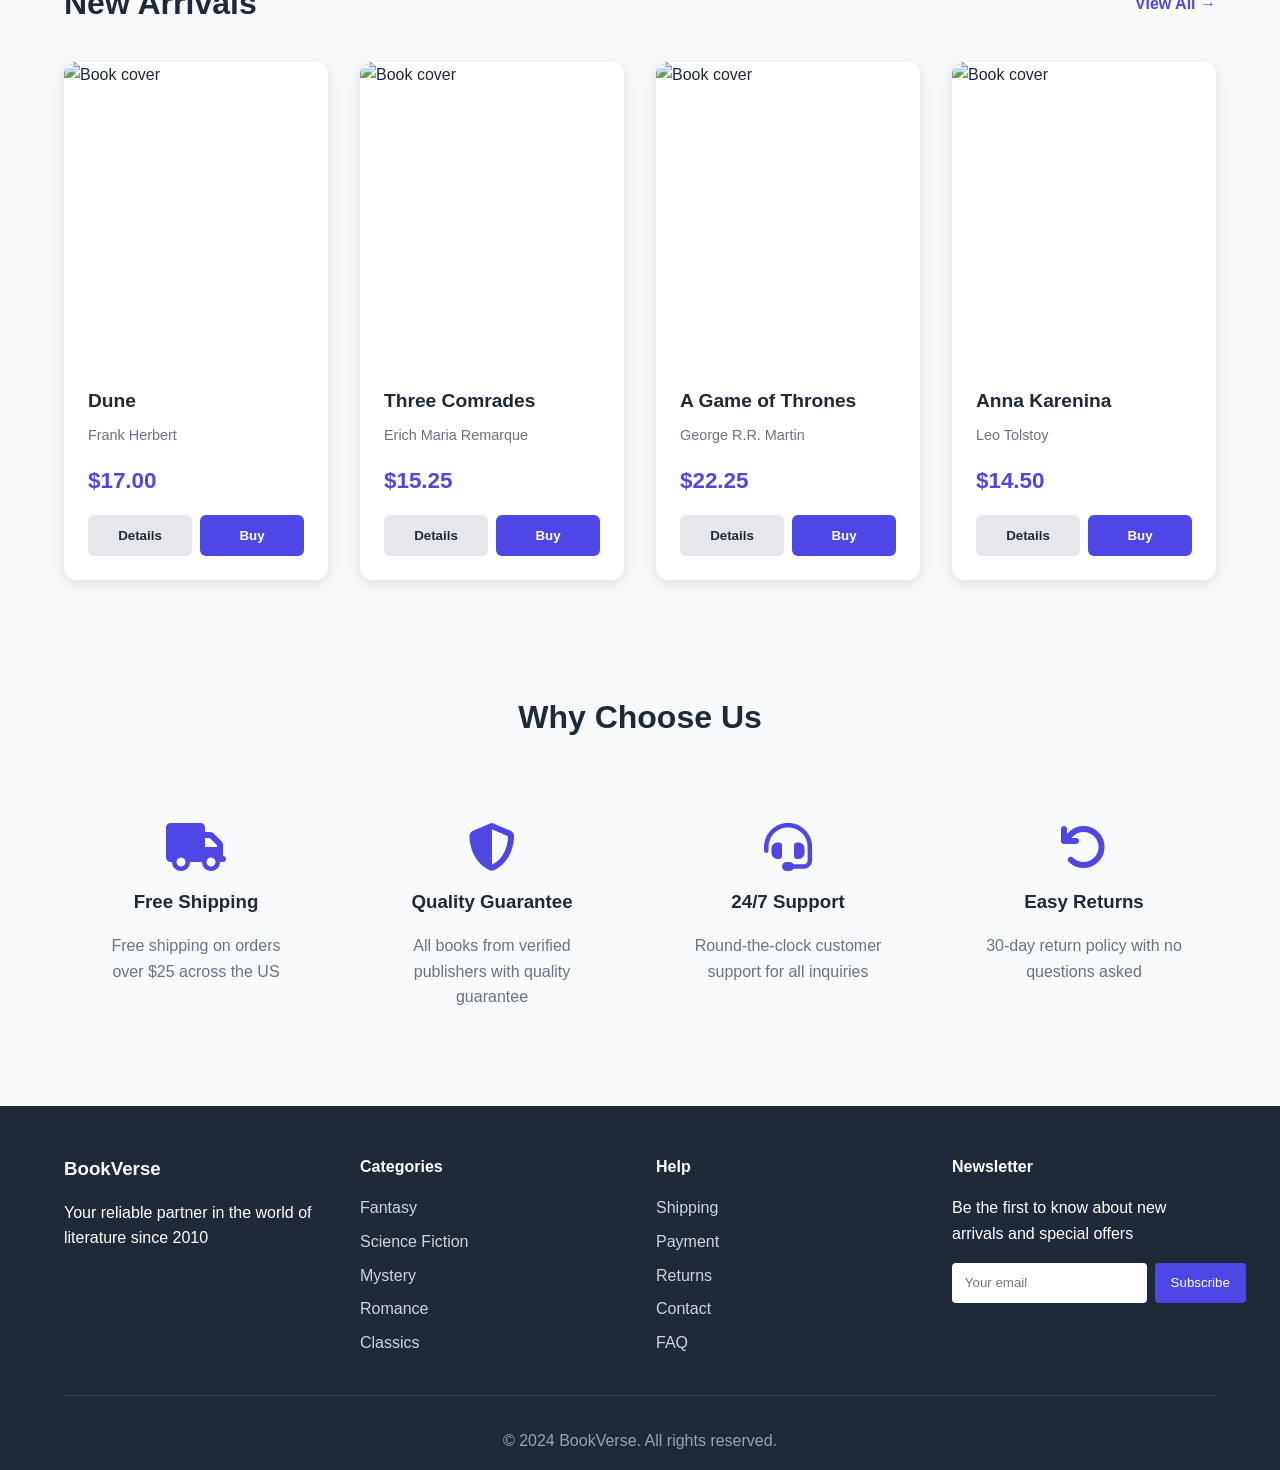
==== commit 9b20afd3: "Enable Altcraft tag manager container, add event log - раскомментирован контейнер ATM-4ceAGbhFfaZvGH" ====
--- a/index.html
+++ b/index.html
@@ -6,7 +6,8 @@
     <title>BookVerse | Online Bookstore</title>
 
       
-<!-- <script>
+    <!-- Менеджер тегов Altcraft: контейнер ATM-4ceAGbhFfaZvGHrV7 -->
+    <script>
     (function (window, document, dataLayerName, containerID) {
         window[dataLayerName] = window[dataLayerName] || [];
         window[dataLayerName].push({ 'start': new Date().getTime(), event: 'actm-js' });
@@ -20,15 +21,17 @@
             firstScript.parentNode.insertBefore(script, firstScript);
         }
     }(window, document, 'acDataLayer', 'ATM-4ceAGbhFfaZvGHrV7'));
-</script> -->
-            <!-- 
+    </script>
+
+    <!-- Веб-слой: попапы и слайдеры. Подключается один раз. -->
+    <script src="https://pxl-ccrb9qhb8kzxzmmy.dev.altcraft.com/ak_container.js?id=OHw3"></script>
+
+    <!-- Попап AP-5iP6WWeq72PI4HYt_ — раскомментировать, когда он опубликован
+    <script>
       acpopup('create', 'AP-5iP6WWeq72PI4HYt_');
-      acpopup('show', 'AP-5iP6WWeq72PI4HYt_'); -->
-    
-        </script>
-    <script src="https://pxl-ccrb9qhb8kzxzmmy.dev.altcraft.com/ak_container.js?id=OHw3" ></script>
-  
-    <script src="https://pxl-ccrb9qhb8kzxzmmy.dev.altcraft.com/ak_container.js?id=OHw3" ></script>
+      acpopup('show', 'AP-5iP6WWeq72PI4HYt_');
+    </script>
+    -->
     <link rel="stylesheet" href="https://cdnjs.cloudflare.com/ajax/libs/font-awesome/6.4.0/css/all.min.css">
     
     <!-- START OF ALTCRAFT PIXEL CODE !-->
@@ -660,7 +663,7 @@
     <section class="categories">
         <h2>Popular Categories</h2>
         <div class="categories-grid">
-            <div class="category-card" onclick="window.location.href='fantasy.html';">
+            <div class="category-card" onclick="window.location.href='fantsy.html';">
                 <i class="fas fa-dragon"></i>
                 <h3>Fantasy</h3>
                 <p>1,245 books</p>
@@ -1155,5 +1158,8 @@
         });
 
     </script>
+    <!-- Журнал событий стенда -->
+    <script src="tm-log.js"></script>
+
 </body>
 </html>
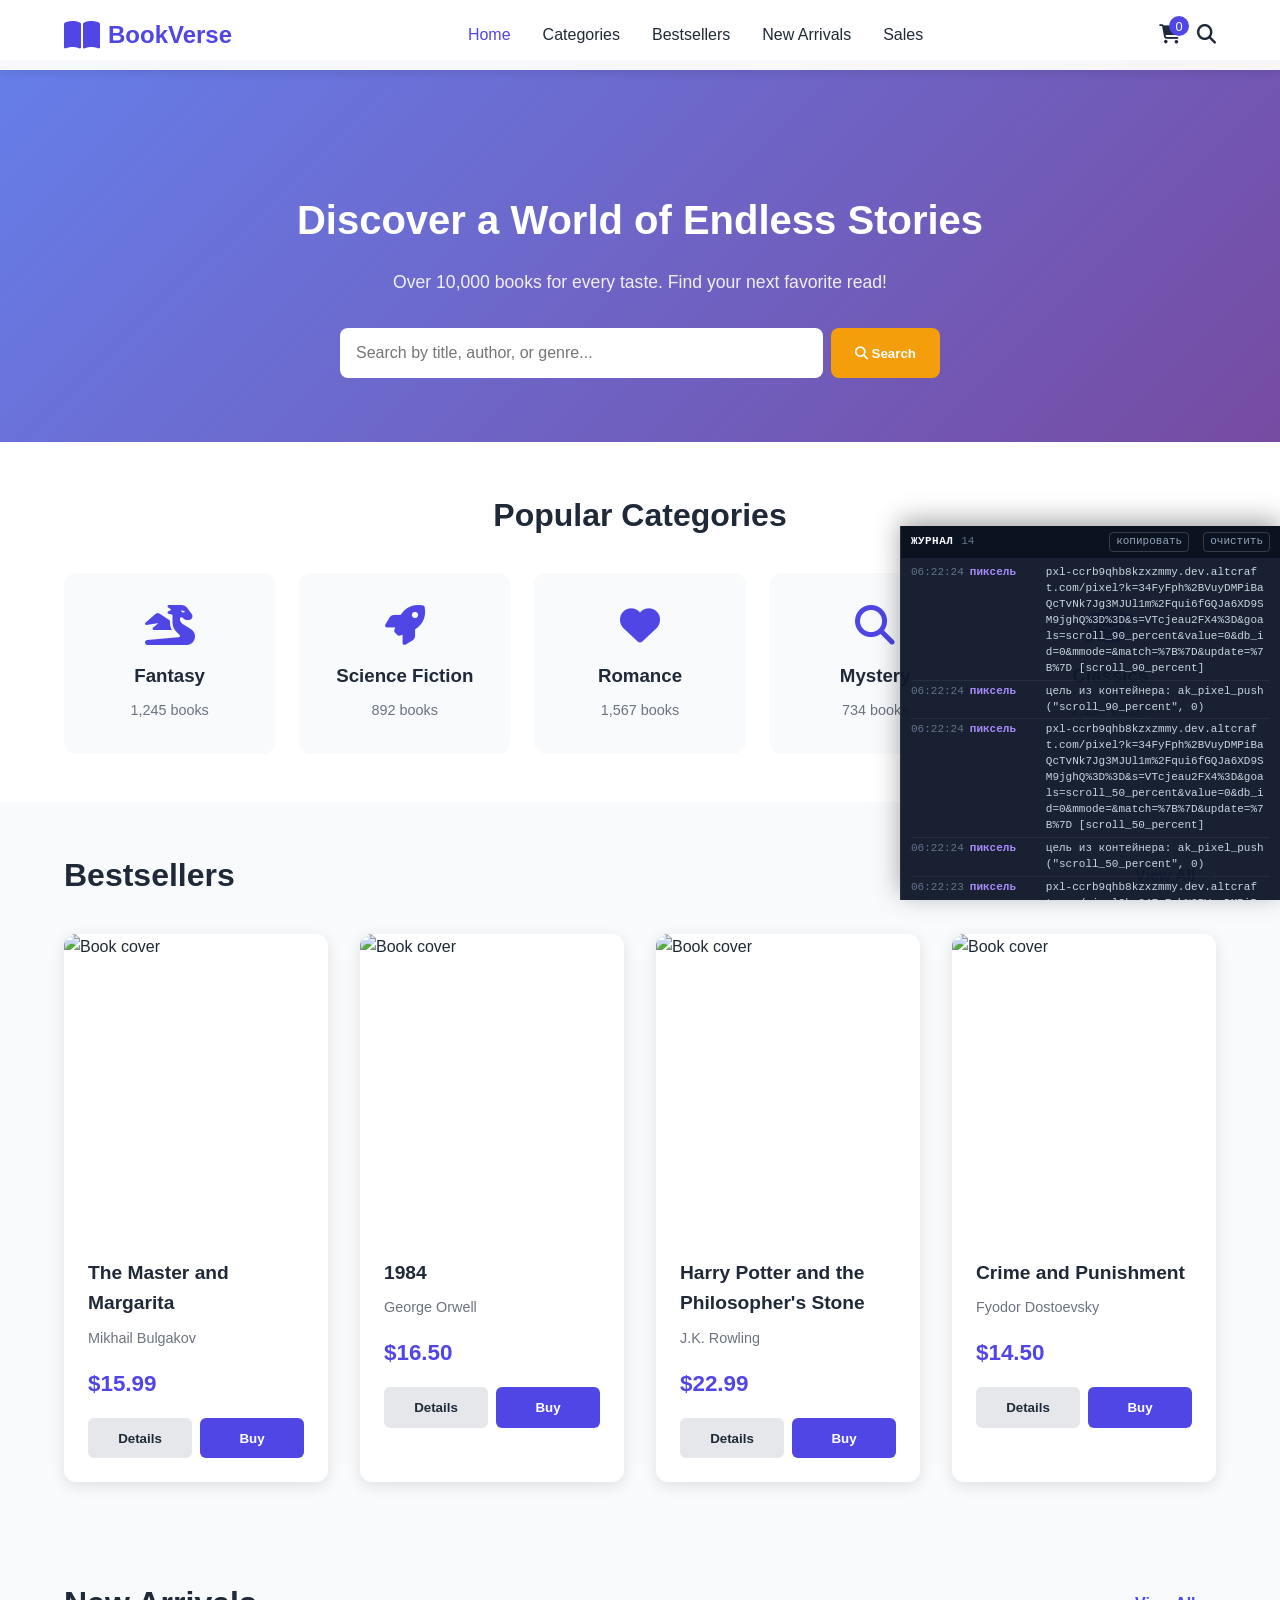
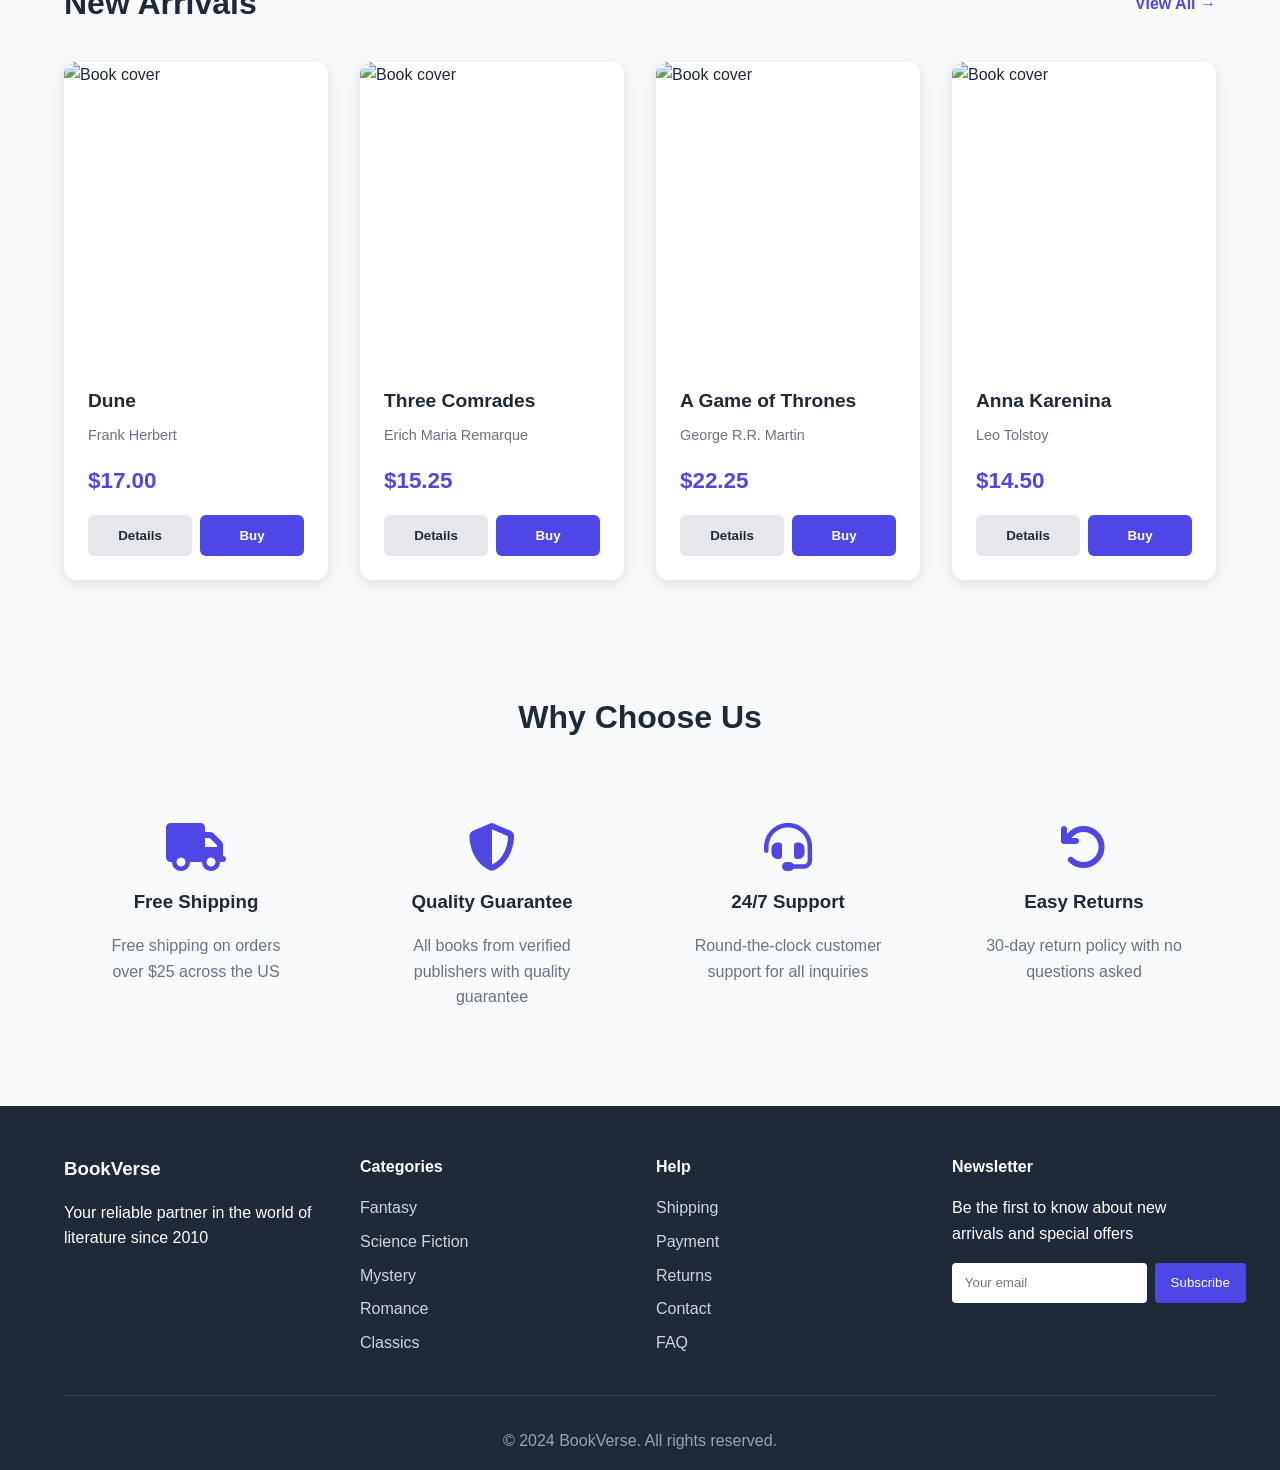
==== commit a1206caa: "Update pixel keys to the configured pixel" ====
--- a/index.html
+++ b/index.html
@@ -36,7 +36,7 @@
     
     <!-- START OF ALTCRAFT PIXEL CODE !-->
     <script type="text/javascript">
-    !function(){var e={url:"https://pxl-ccrb9qhb8kzxzmmy.dev.altcraft.com/pixel?k=34FyFph%2BVuzFYrhPh7C10PZrMeO6IYSFm%2Fqui6fGQJa6XD9SM9jghQ%3D%3D&s=MKQHRxXwHYI%3D",goals:"",value:parseFloat("0"),timeout:parseInt("0"),after_scroll:JSON.parse("false"),auto_load:JSON.parse("true")},o=function(o,t,n,a){var d=[].concat(o).map(function(e){return encodeURIComponent(e)}).join(","),c=encodeURIComponent(String(t||0)),i=encodeURIComponent(n.matching_mode||""),r=encodeURIComponent(n.db_id||0),u=encodeURIComponent(JSON.stringify(n.match||{})),l=encodeURIComponent(JSON.stringify(n.update||{}));setTimeout(function(){(new Image).src=[e.url,"goals="+d,"value="+c,"db_id="+r,"mmode="+i,"match="+u,"update="+l].join("&")},a)},t=!1,n=function(){t||(t=!0,e.after_scroll?document.addEventListener("scroll",function(){(window.pageYOffset||document.documentElement.scrollTop>0)&&o(e.goals,e.value,{},e.timeout)},{once: true}):e.auto_load&&o(e.goals,e.value,{},e.timeout))};"complete"===document.readyState||"interactive"===document.readyState?n():window.addEventListener("load",n);window.ak_pixel_push=function(e,t,n,a,d,c){var i=[];Array.isArray(e)?i=e:i[0]=e,o(i,t,{match:n,update:a,matching_mode:d,db_id:c},0)}}();
+    !function(){var e={url:"https://pxl-ccrb9qhb8kzxzmmy.dev.altcraft.com/pixel?k=34FyFph%2BVuyDMPiBaQcTvNk7Jg3MJUl1m%2Fqui6fGQJa6XD9SM9jghQ%3D%3D&s=VTcjeau2FX4%3D",goals:"",value:parseFloat("0"),timeout:parseInt("0"),after_scroll:JSON.parse("false"),auto_load:JSON.parse("true")},o=function(o,t,n,a){var d=[].concat(o).map(function(e){return encodeURIComponent(e)}).join(","),c=encodeURIComponent(String(t||0)),i=encodeURIComponent(n.matching_mode||""),r=encodeURIComponent(n.db_id||0),u=encodeURIComponent(JSON.stringify(n.match||{})),l=encodeURIComponent(JSON.stringify(n.update||{}));setTimeout(function(){(new Image).src=[e.url,"goals="+d,"value="+c,"db_id="+r,"mmode="+i,"match="+u,"update="+l].join("&")},a)},t=!1,n=function(){t||(t=!0,e.after_scroll?document.addEventListener("scroll",function(){(window.pageYOffset||document.documentElement.scrollTop>0)&&o(e.goals,e.value,{},e.timeout)},{once: true}):e.auto_load&&o(e.goals,e.value,{},e.timeout))};"complete"===document.readyState||"interactive"===document.readyState?n():window.addEventListener("load",n);window.ak_pixel_push=function(e,t,n,a,d,c){var i=[];Array.isArray(e)?i=e:i[0]=e,o(i,t,{match:n,update:a,matching_mode:d,db_id:c},0)}}();
     </script>
     <!-- END OF ALTCRAFT PIXEL CODE !-->
     
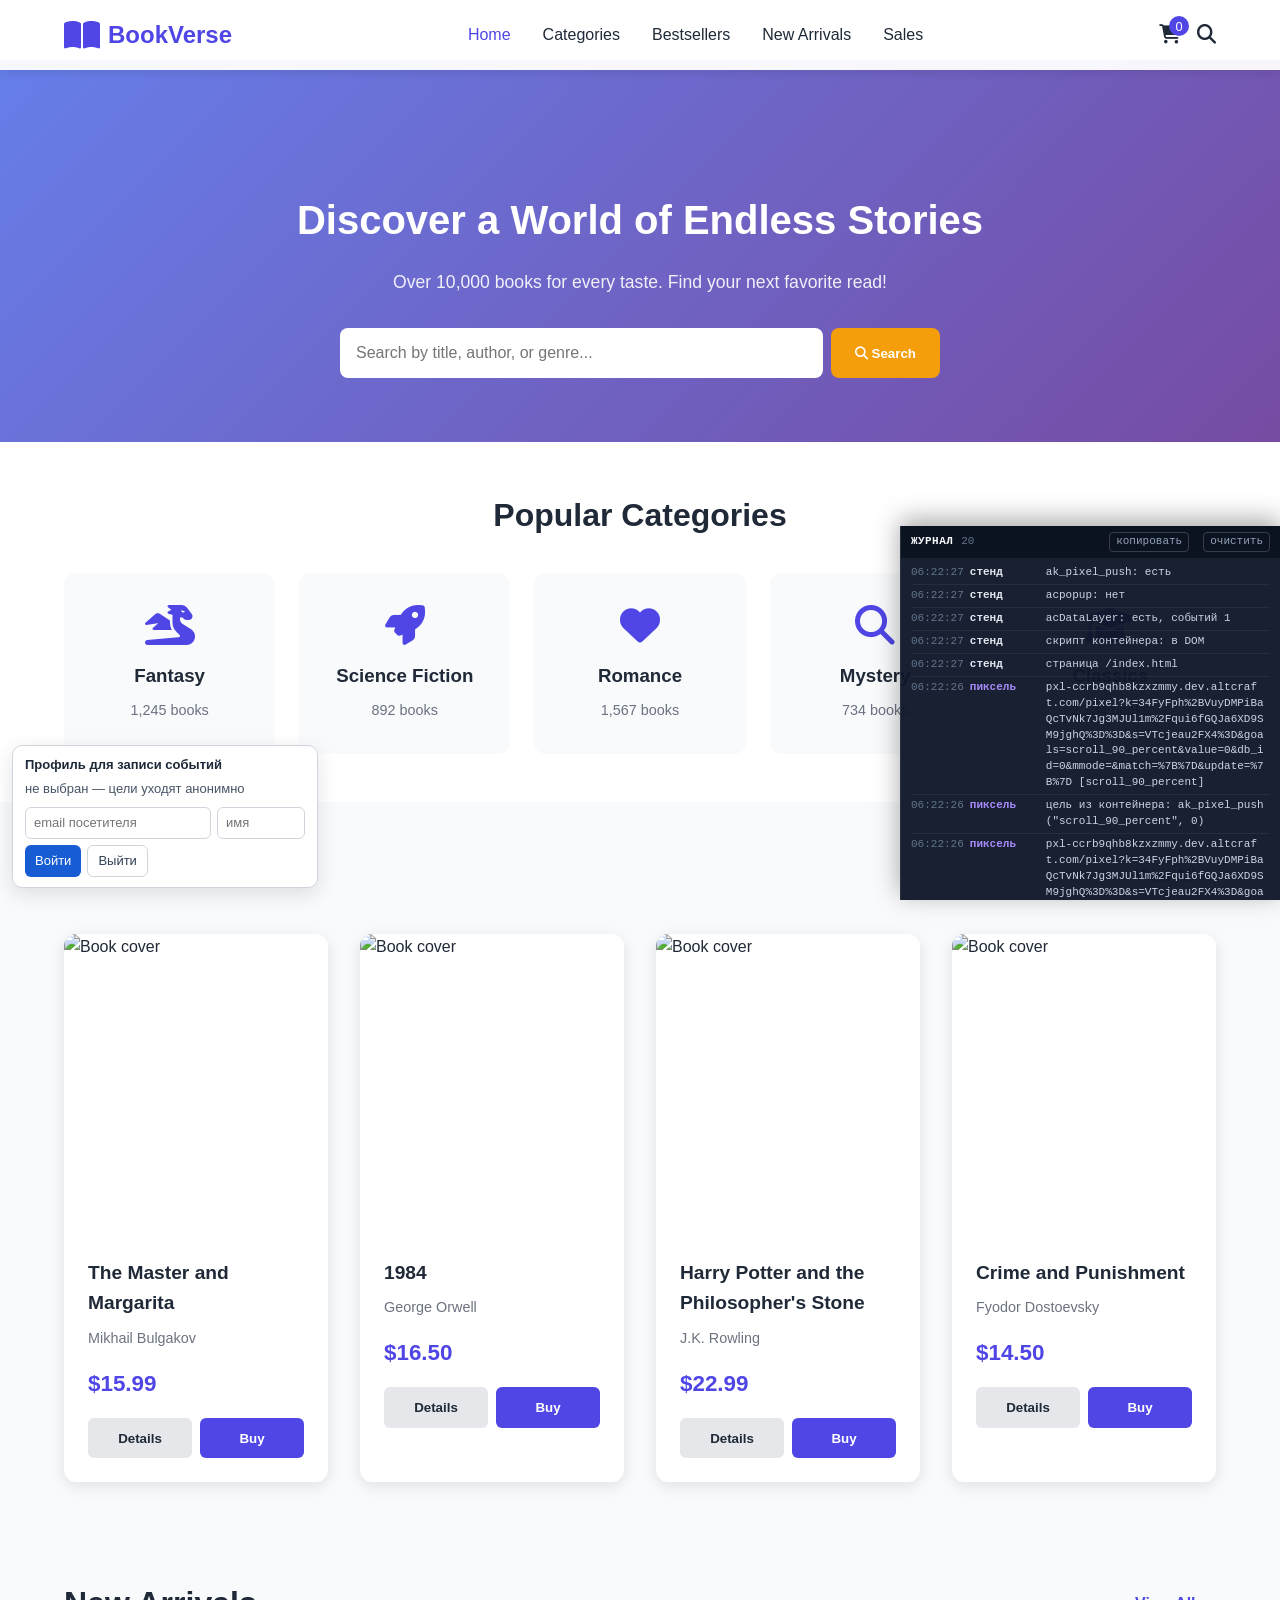
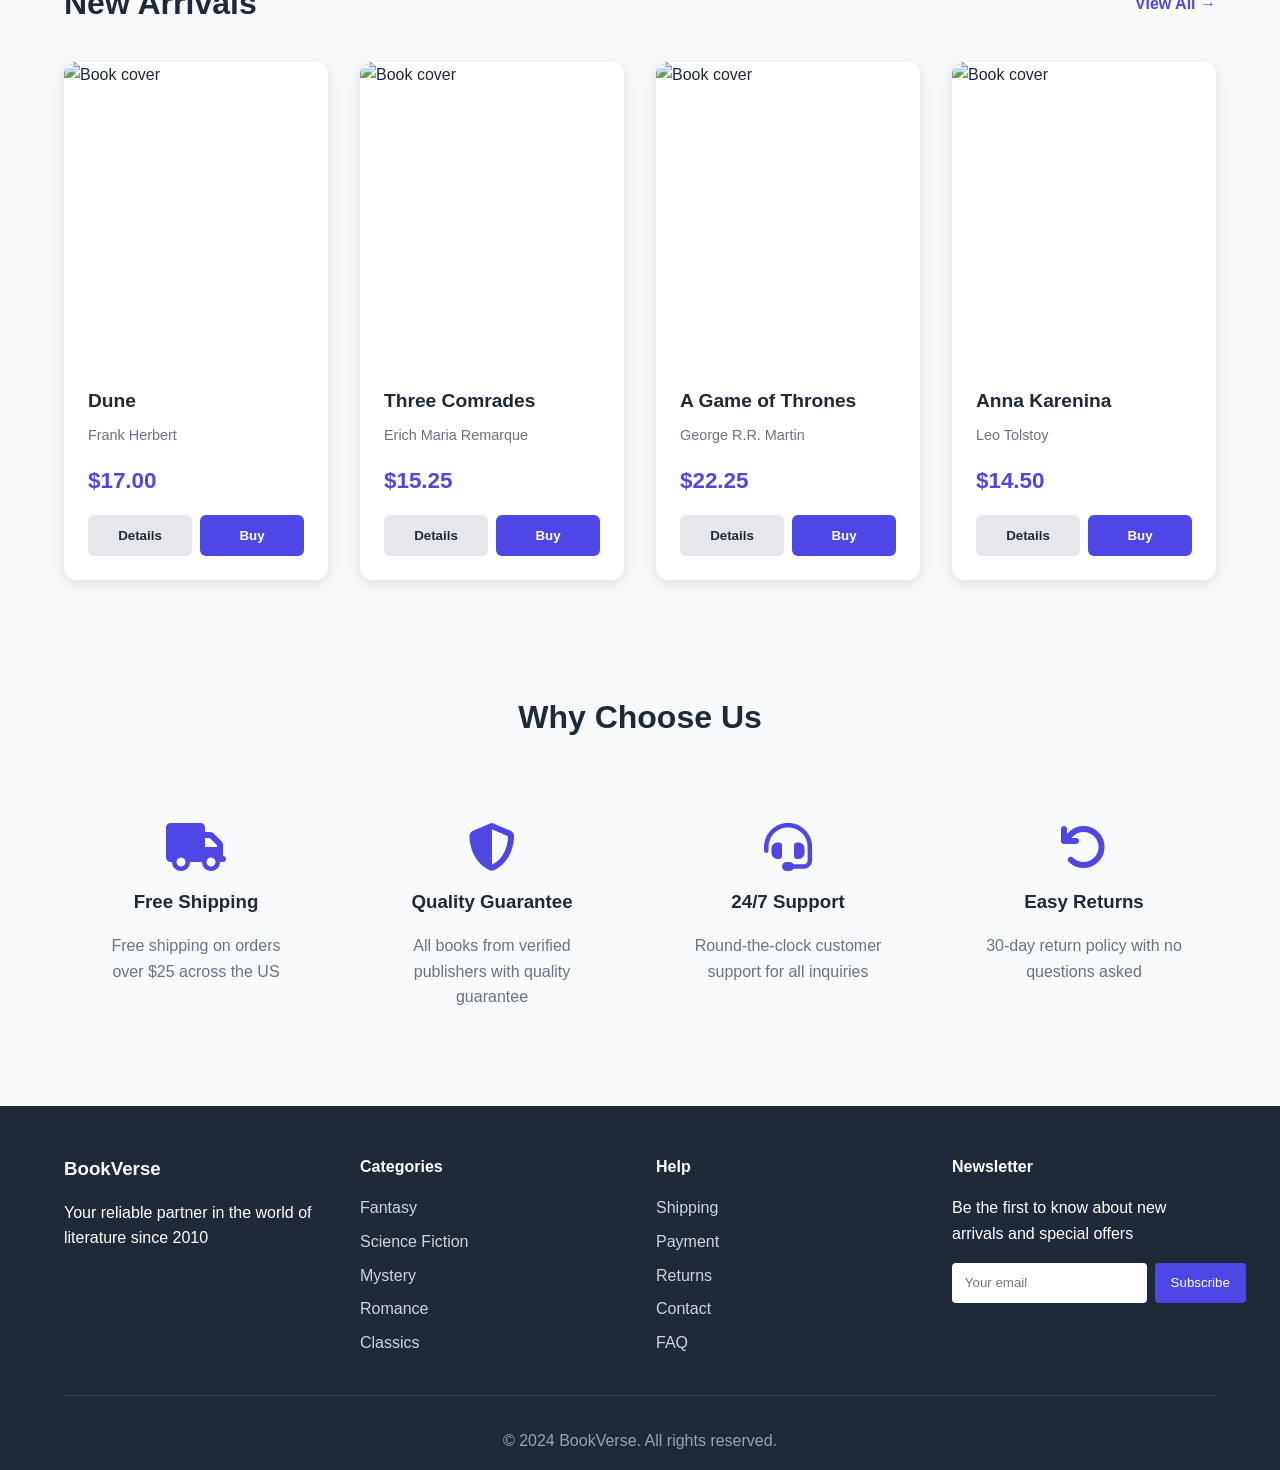
==== commit 7da7b8b5: "Attach visitor identity to every pixel goal" ====
--- a/index.html
+++ b/index.html
@@ -1160,6 +1160,7 @@
     </script>
     <!-- Журнал событий стенда -->
     <script src="tm-log.js"></script>
+    <script src="ac-ident.js"></script>
 
 </body>
 </html>
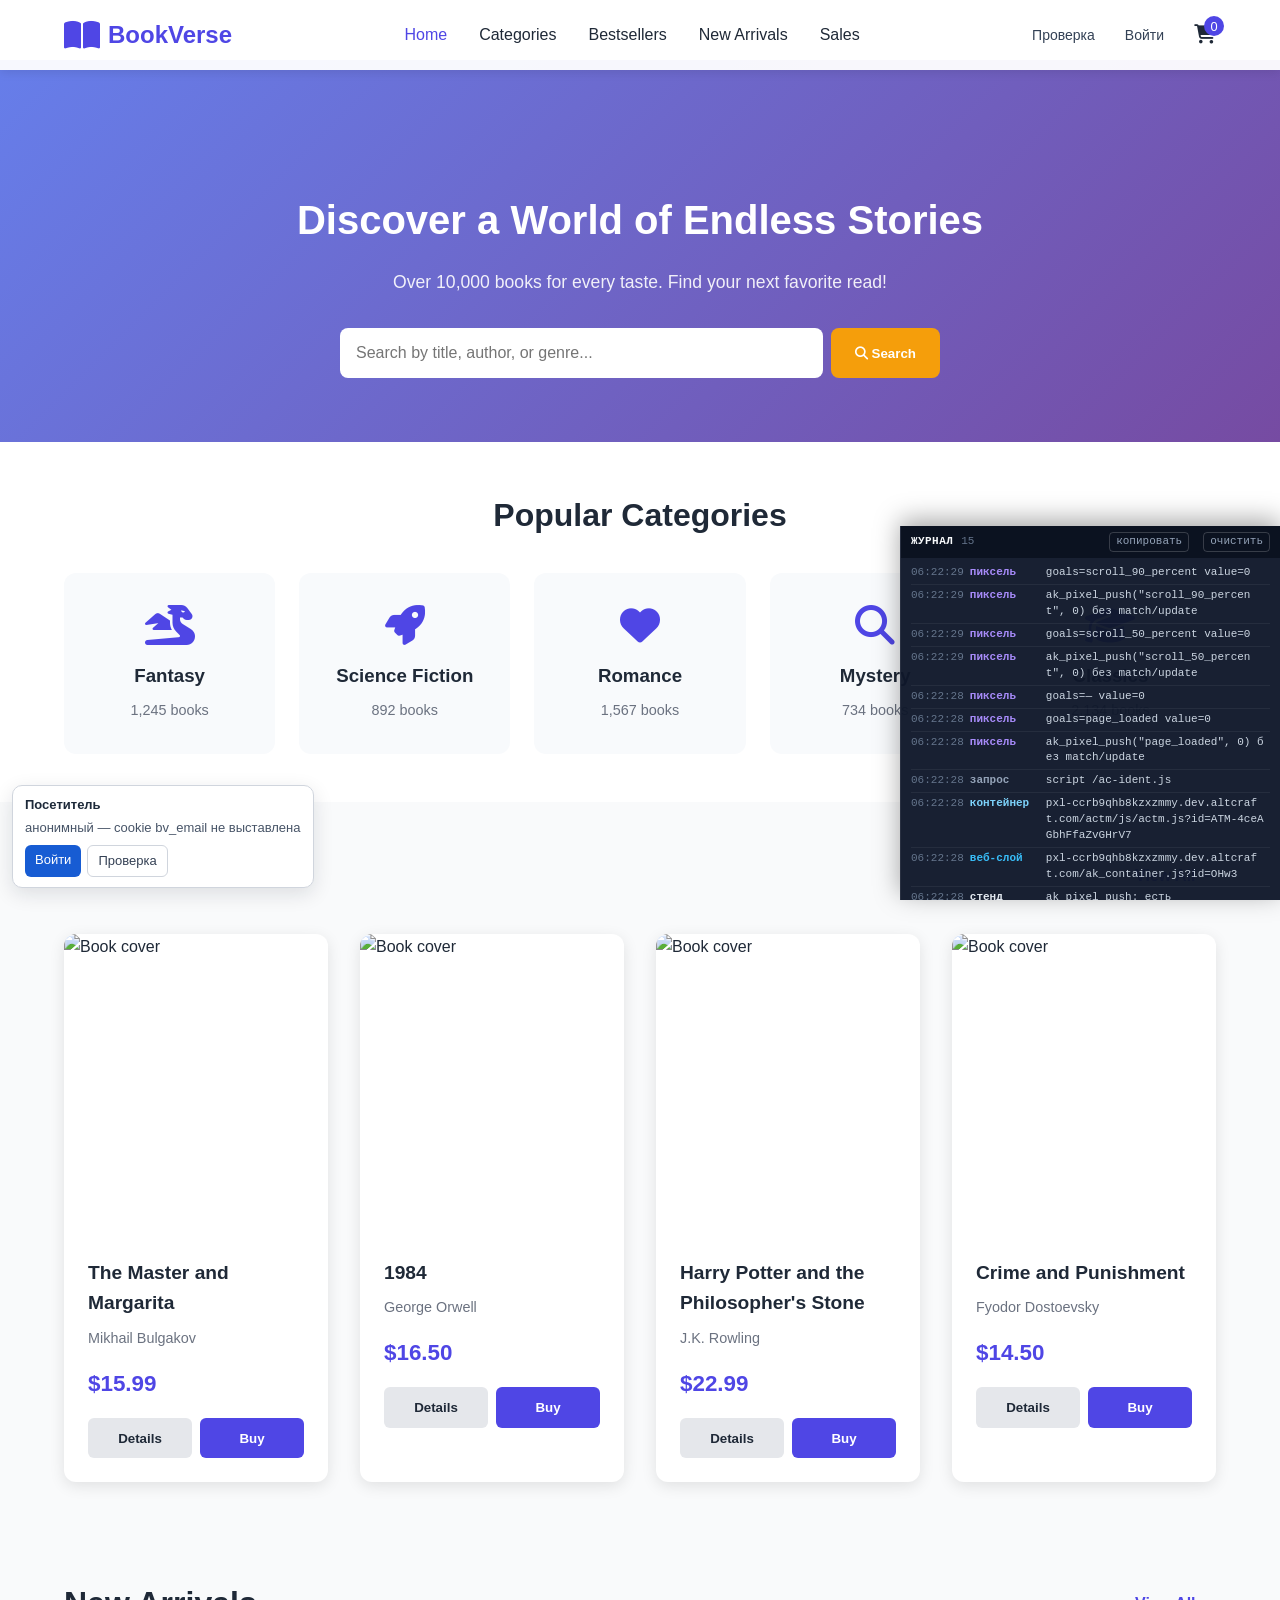
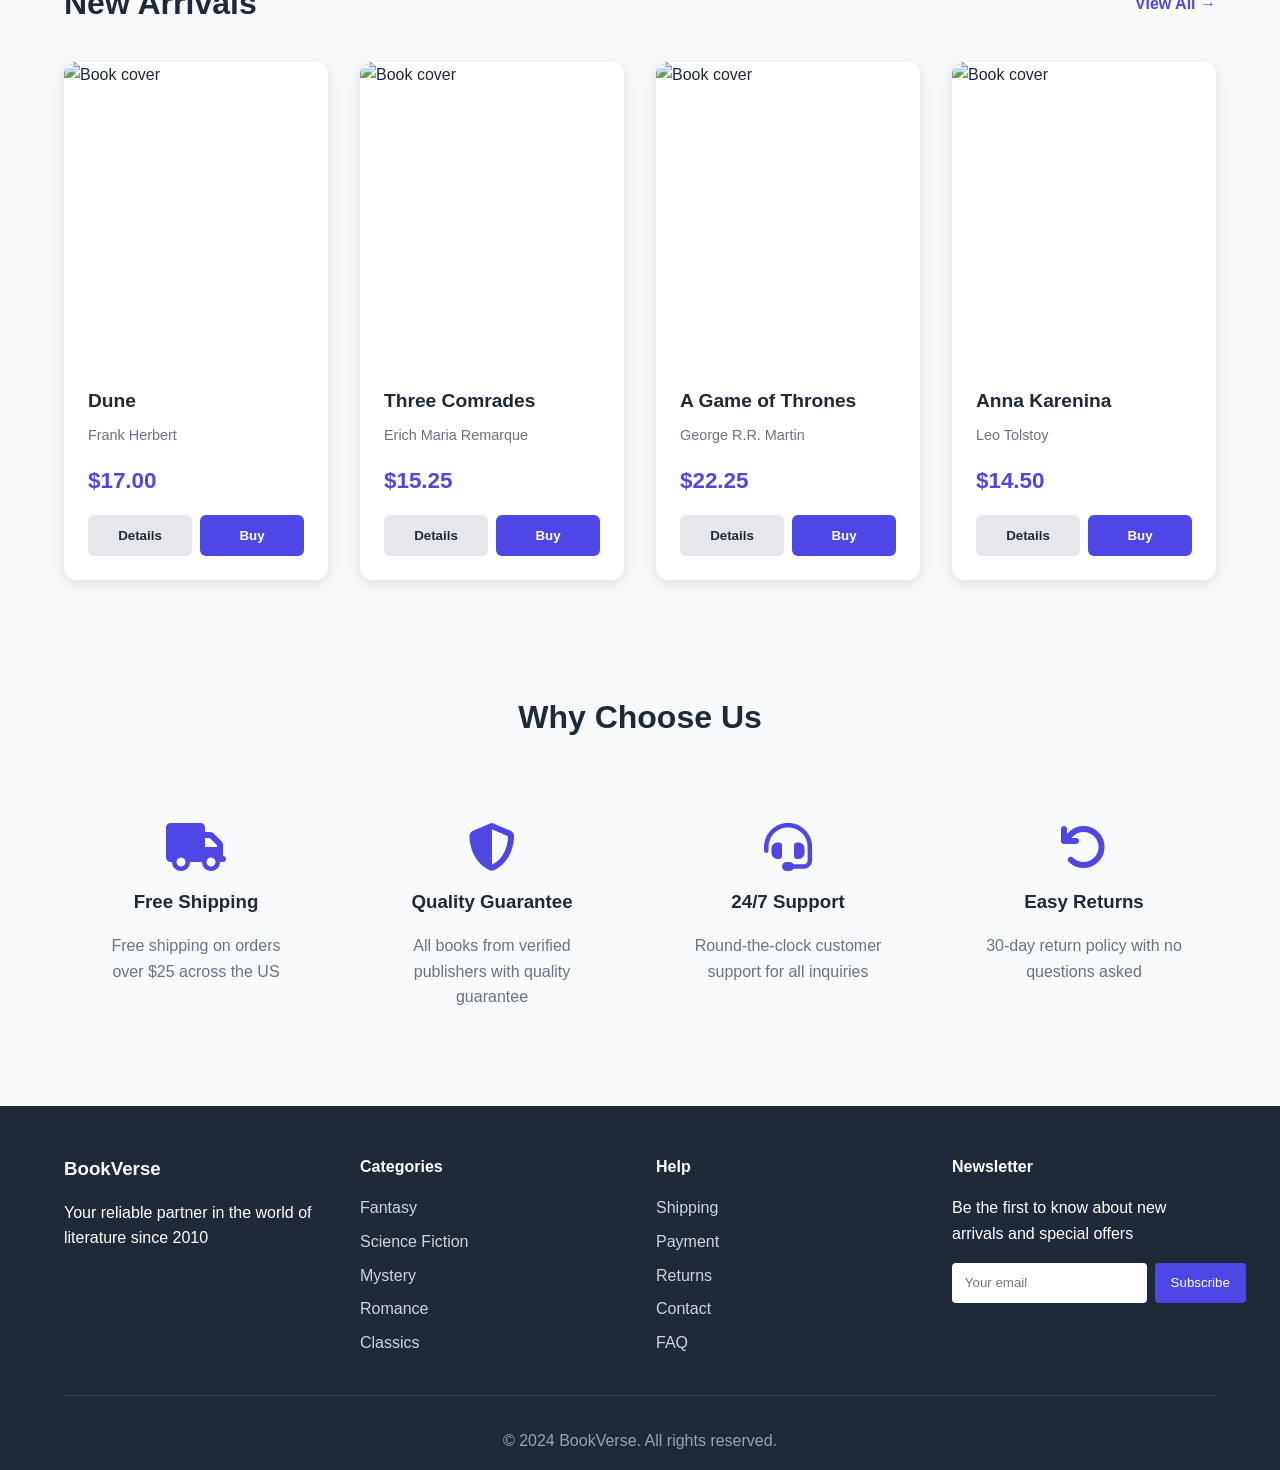
==== commit 3996177c: "Add login cookie flow and variable verification pages" ====
--- a/index.html
+++ b/index.html
@@ -639,12 +639,11 @@
             <a href="#">Sales</a>
         </div>
         <div class="nav-actions">
-            <button class="btn-cart">
+            <a href="verify.html" style="font-size:14px;color:#334155;text-decoration:none;margin-right:14px">Проверка</a>
+            <a href="account.html" id="nav-account" style="font-size:14px;color:#334155;text-decoration:none;margin-right:14px">Войти</a>
+            <button class="btn-cart" onclick="location.href='checkout.html'">
                 <i class="fas fa-shopping-cart"></i>
                 <span class="cart-count">0</span>
-            </button>
-            <button class="btn-search">
-                <i class="fas fa-search"></i>
             </button>
         </div>
     </nav>
@@ -1158,7 +1157,26 @@
         });
 
     </script>
-    <!-- Журнал событий стенда -->
+    <script>
+(function () {
+    function sync() {
+        if (!window.BV) return;
+        var cart = window.BV.cart();
+        var counter = document.querySelector('.cart-count');
+        if (counter) counter.textContent = cart.items.length;
+        var who = window.BV.profile();
+        var link = document.getElementById('nav-account');
+        if (link) {
+            link.textContent = who.email ? who.email.split('@')[0] : 'Войти';
+            link.href = who.email ? 'account.html' : 'auth.html';
+        }
+    }
+    sync();
+    window.setTimeout(sync, 800);
+    window.addEventListener('pageshow', sync);
+})();
+</script>
+<!-- Журнал событий стенда -->
     <script src="tm-log.js"></script>
     <script src="ac-ident.js"></script>
 
